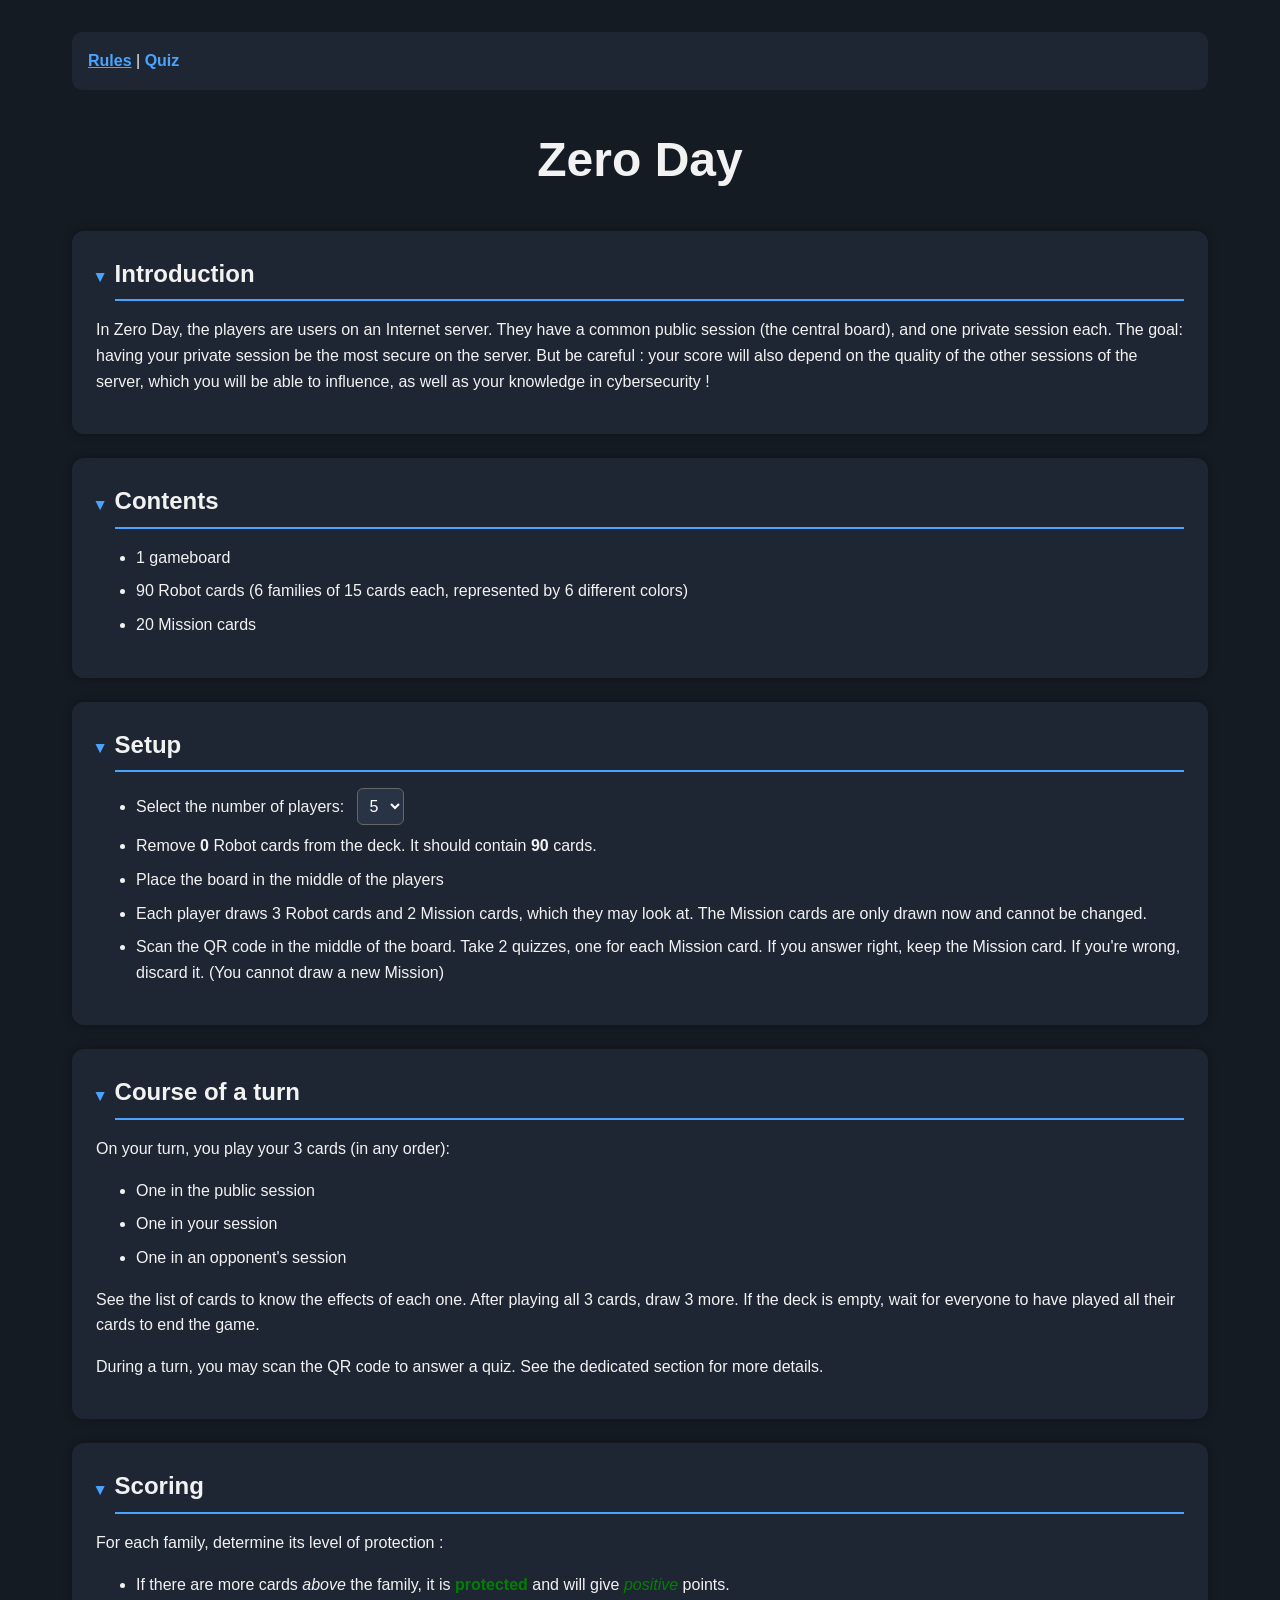
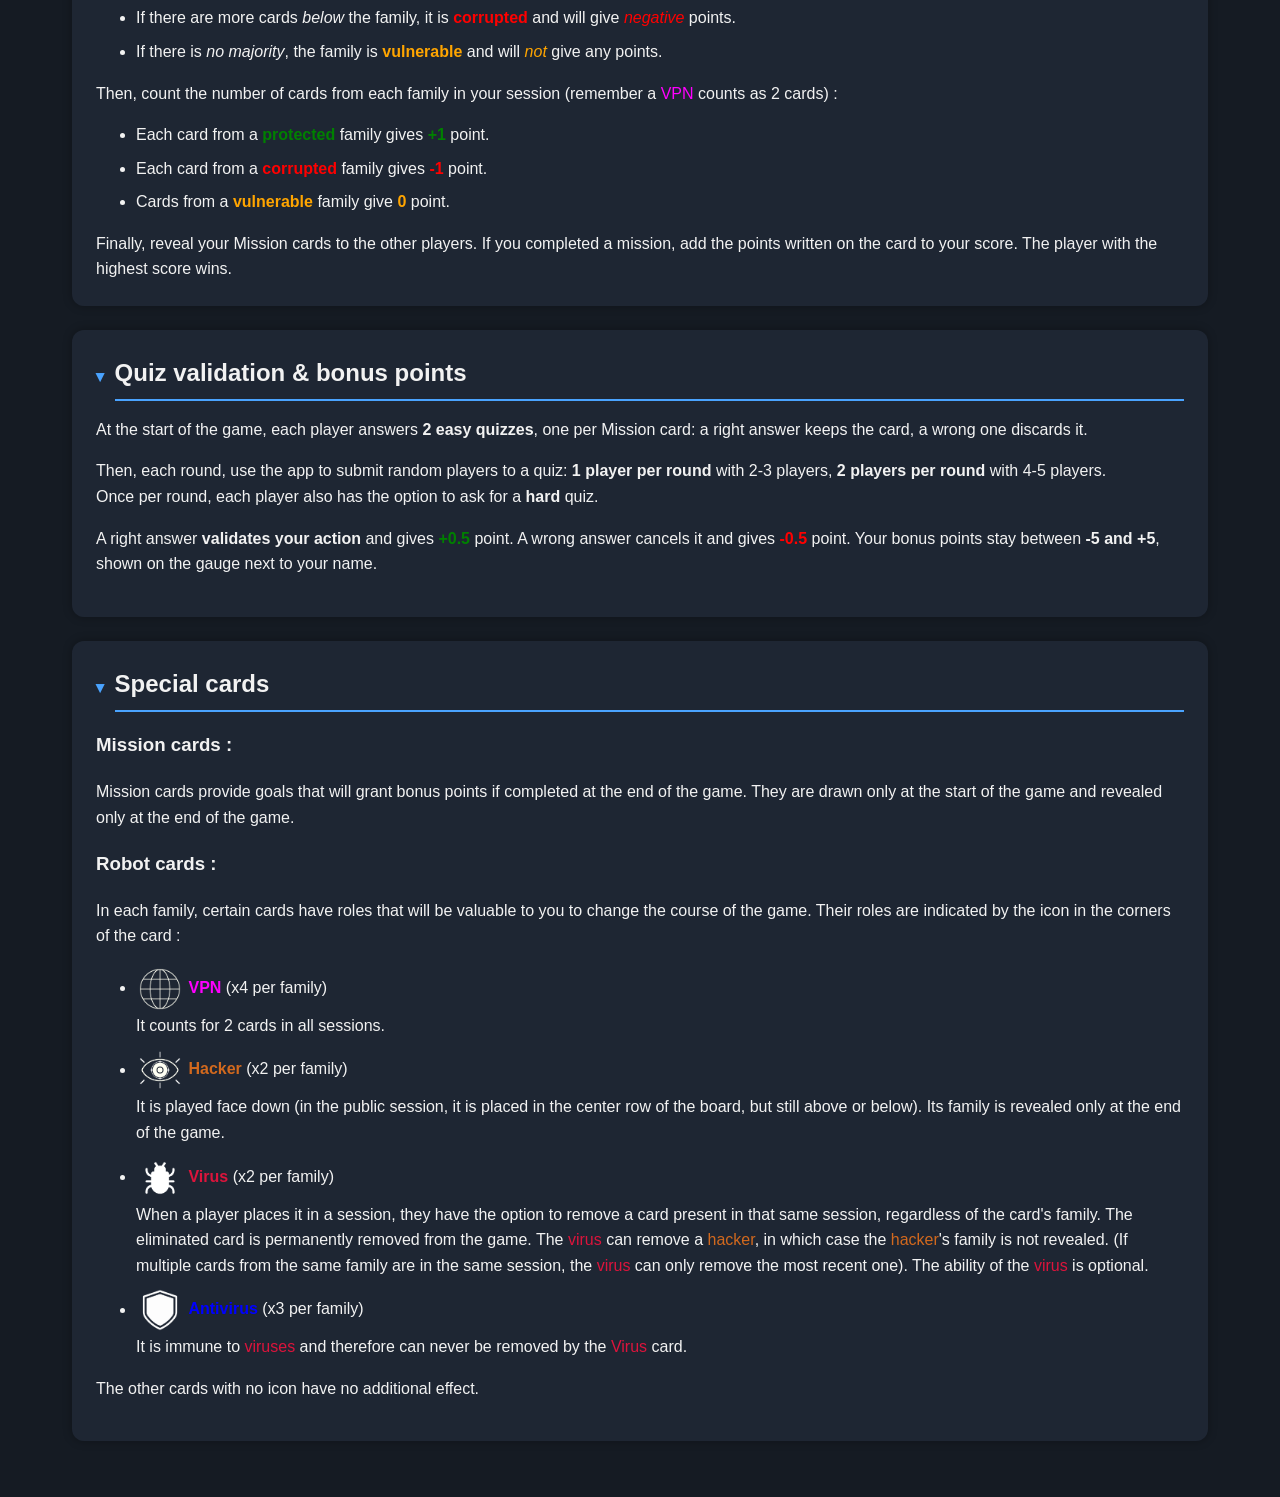
==== index.html @ 58011539 "rules sections can now be collapsed" ====
<!DOCTYPE html>
<html lang="en">

<head>
    <meta charset="UTF-8">
    <meta name="viewport" content="width=device-width, initial-scale=1.0">

    <title>Zero Day - Rules</title>

    <link rel="stylesheet" href="./style.css">
    <script src="./index.js" defer></script>

</head>

<body>

    <nav>
        <a><u>Rules</u></a> |
        <a href="./quiz.html">Quiz</a>
    </nav>

    <h1>Zero Day</h1>

    <details class="card" open>
        <summary><h2>Introduction</h2></summary>
        <p>In Zero Day, the players are users on an Internet server. They have a common public
        session (the central board), and one private session each. The goal: having your private
        session be the most secure on the server. But be careful : your score will also depend
        on the quality of the other sessions of the server, which you
        will be able to influence, as well as your knowledge in cybersecurity !</p>
    </details>

    <details class="card" open>
        <summary><h2>Contents</h2></summary>

        <ul>
            <li>1 gameboard</li>
            <li>90 Robot cards (6 families of 15 cards each, represented by 6 different colors)</li>
            <li>20 Mission cards</li>
        </ul>
    </details>

    <details class="card" open>
        <summary><h2>Setup</h2></summary>

        <ul>
            <li>
                <label for="players"> Select the number of players:</label>
                <select id="players">
                    <option value="5">5</option>
                    <option value="4">4</option>
                    <option value="3">3</option>
                    <option value="2">2</option>
                </select>
            </li>
            <li>
                Remove <strong id="removed-cards">0</strong> Robot cards from the deck.
                It should contain
                <strong id="remaining-cards">90</strong> cards.
            </li>
            <li>Place the board in the middle of the players</li>
            <li>
                Each player draws 3 Robot cards and 2 Mission cards, which they may look at.
                The Mission cards are only drawn now and cannot be changed.
            </li>
            <li>
                Scan the QR code in the middle of the board. Take 2 quizzes, one for each Mission card.
                If you answer right, keep the Mission card.
                If you're wrong, discard it. (You cannot draw a new Mission)
            </li>
        </ul>
    </details>

    <details class="card" open>

        <summary><h2>Course of a turn</h2></summary>

        On your turn, you play your 3 cards (in any order):

        <ul>
            <li>One in the public session</li>
            <li>One in your session</li>
            <li>One in an opponent's session</li>
        </ul>
        <p>
            See the list of cards to know the effects of each one.
            After playing all 3 cards, draw 3 more.
            If the deck is empty, wait for everyone to have played all their cards to end the game.
        </p>
        <p>
            During a turn, you may scan the QR code to answer a quiz. 
            See the dedicated section for more details.
        </p>
    </details>

    <details class="card" open>

        <summary><h2>Scoring</h2></summary>

        For each family, determine its level of protection :

        <ul>
            <li>
                If there are more cards <em>above</em> the family,
                it is <strong class="protected">protected</strong>
                and will give
                <em class="protected">positive</em> points.
            </li>
            <li>
                If there are more cards <em>below</em> the family,
                it is <strong class="corrupted">corrupted</strong>
                and will give
                <em class="corrupted">negative</em> points.
            </li>
            <li>
                If there is <em>no majority</em>,
                the family is <strong class="vulnerable">vulnerable</strong>
                and will <em class="vulnerable">not</em> give any points.
            </li>
        </ul>

        Then, count the number of cards from each family in your session
        (remember a <span class="vpn">VPN</span> counts as 2 cards) :

        <ul>
            <li>
                Each card from a
                <strong class="protected">protected</strong>
                family gives
                <strong class="protected">+1</strong> point.
            </li>

            <li>
                Each card from a
                <strong class="corrupted">corrupted</strong>
                family gives
                <strong class="corrupted">-1</strong> point.
            </li>

            <li>
                Cards from a
                <strong class="vulnerable">vulnerable</strong>
                family give
                <strong class="vulnerable">0</strong> point.
            </li>
        </ul>

        Finally, reveal your Mission cards to the other players.
        If you completed a mission, add the points written on the card to your score.
        The player with the highest score wins.

    </details>

    <details class="card" open>
        <summary><h2>Quiz validation & bonus points</h2></summary>
        <p>
            At the start of the game, each player answers <strong>2 easy quizzes</strong>, one per Mission card:
            a right answer keeps the card, a wrong one discards it.
        </p>
        <p>
            Then, each round, use the app to submit random players to a quiz: <strong>1 player per round</strong> with 2-3 players,
            <strong>2 players per round</strong> with 4-5 players. <br> 
            Once per round, each player also has the option to ask for a <strong>hard</strong> quiz.
        </p>
        <p>
            A right answer <strong>validates your action</strong> and gives <strong class="protected">+0.5</strong> point.
            A wrong answer cancels it and gives <strong class="corrupted">-0.5</strong> point.
            Your bonus points stay between <strong>-5 and +5</strong>, shown on the gauge next to your name.
        </p>
    </details>

    <details class="card" open>

        <summary><h2>Special cards</h2></summary>

        <h3>Mission cards :</h3>
        <p>
            Mission cards provide goals that will grant bonus points if completed at the end of the game.
            They are drawn only at the start of the game and revealed only at the end of the game.
        </p>

        <h3>Robot cards :</h3>
        <p>
            In each family, certain cards have roles that will be valuable to you to change the course of the game.
            Their roles are indicated by the icon in the corners of the card :
        </p>

        <ul class="role-icons">
            <li>
                <img src="./assets/vpn.png">
                <strong class="vpn">VPN</strong> (x4 per family) <br>
                It counts for 2 cards in all sessions.
            </li>
            <li>
                <img src="./assets/hacker.png">
                <strong class="hacker">Hacker</strong> (x2 per family) <br>
                It is played face down (in the public session, it is placed in the center row of the board, but still above or below).
                Its family is revealed only at the end of the game.
            </li>
            <li>
                <img src="./assets/virus.png">
                <strong class="virus">Virus</strong> (x2 per family) <br>
                When a player places it in a session,
                they have the option to remove a card present in that same session,
                regardless of the card's family.

                The eliminated card is permanently removed from the game.

                The <span class="virus">virus</span>
                can remove a <span class="hacker">hacker</span>,
                in which case the <span class="hacker">hacker</span>'s family is not revealed.

                (If multiple cards from the same family are in the same session,
                the <span class="virus">virus</span> can only remove the most recent one).

                The ability of the <span class="virus">virus</span> is optional.
            </li>
            <li>
                <img src="./assets/antivirus.png">
                <strong class="antivirus">Antivirus</strong> (x3 per family) <br>
                It is immune to <span class="virus">viruses</span>
                and therefore can never be removed 
                by the <span class="virus">Virus</span> card.
            </li>

        </ul>

        <p>
            The other cards with no icon have no additional effect.
        </p>

    </details>

</body>

</html>
---- style.css ----
:root {
    --bg-color: #151b23;
    --card-color: #1e2633;
    --text-color: #f2f2f2;
    --accent-color: #4aa3ff;

    --success: #2ecc71;
    --danger: #e74c3c;
    --warning: #f39c12;
}

* {
    box-sizing: border-box;
}

body {
    margin: 0;
    padding: 2rem;
    background-color: var(--bg-color);
    color: var(--text-color);

    font-family: Arial, Helvetica, sans-serif;
    line-height: 1.6;

    max-width: 1200px;
    margin-left: auto;
    margin-right: auto;
}

h1 {
    text-align: center;
    font-size: 3rem;
    margin-bottom: 2rem;
}

h2 {
    border-bottom: 2px solid var(--accent-color);
    padding-bottom: .4rem;
}

a {
    color: var(--accent-color);
    text-decoration: none;
}

a:hover {
    text-decoration: underline;
}

nav {
    background-color: var(--card-color);
    border-radius: 10px;
    padding: 1rem;
    margin-bottom: 2rem;
}

nav a {
    font-weight: bold;
}

section,
div {
    margin-bottom: 1rem;
}

ul li {
    margin-bottom: .5rem;
}

.role-icons img {
    width: 3em;
    height: 3em;
    object-fit: contain;
    vertical-align: middle;
}

.card {
    background-color: var(--card-color);
    padding: 1.5rem;
    border-radius: 12px;
    box-shadow: 0 0 10px rgba(0,0,0,.3);
    margin-bottom: 1.5rem;
}

.card > summary {
    display: flex;
    align-items: center;
    gap: .6rem;
    cursor: pointer;
    list-style: none;
    margin-bottom: 1rem;
}

.card > summary::-webkit-details-marker {
    display: none;
}

.card > summary::before {
    content: "▶";
    color: var(--accent-color);
    font-size: .75em;
    transition: transform .2s ease;
}

.card[open] > summary::before {
    transform: rotate(90deg);
}

.card > summary h2 {
    flex: 1;
    margin: 0;
}

.card > summary:focus-visible {
    outline: 2px solid var(--accent-color);
    outline-offset: 4px;
}

.protected {
    color:green;
}
.corrupted {
    color:red;
}
.vulnerable {
    color:orange;
}

.vpn {
    color:magenta;
}
.hacker {
    color:chocolate;
}
.virus {
    color:crimson;
}
.antivirus {
    color:blue;
}

select {
    padding: 0.5rem;
    border-radius: 6px;
    border: 1px solid #666;

    background-color: #283445;
    color: white;

    font-size: 1rem;
    margin-left: 0.5rem;
}
.goal {
    border-left: 4px solid var(--accent-color);
}
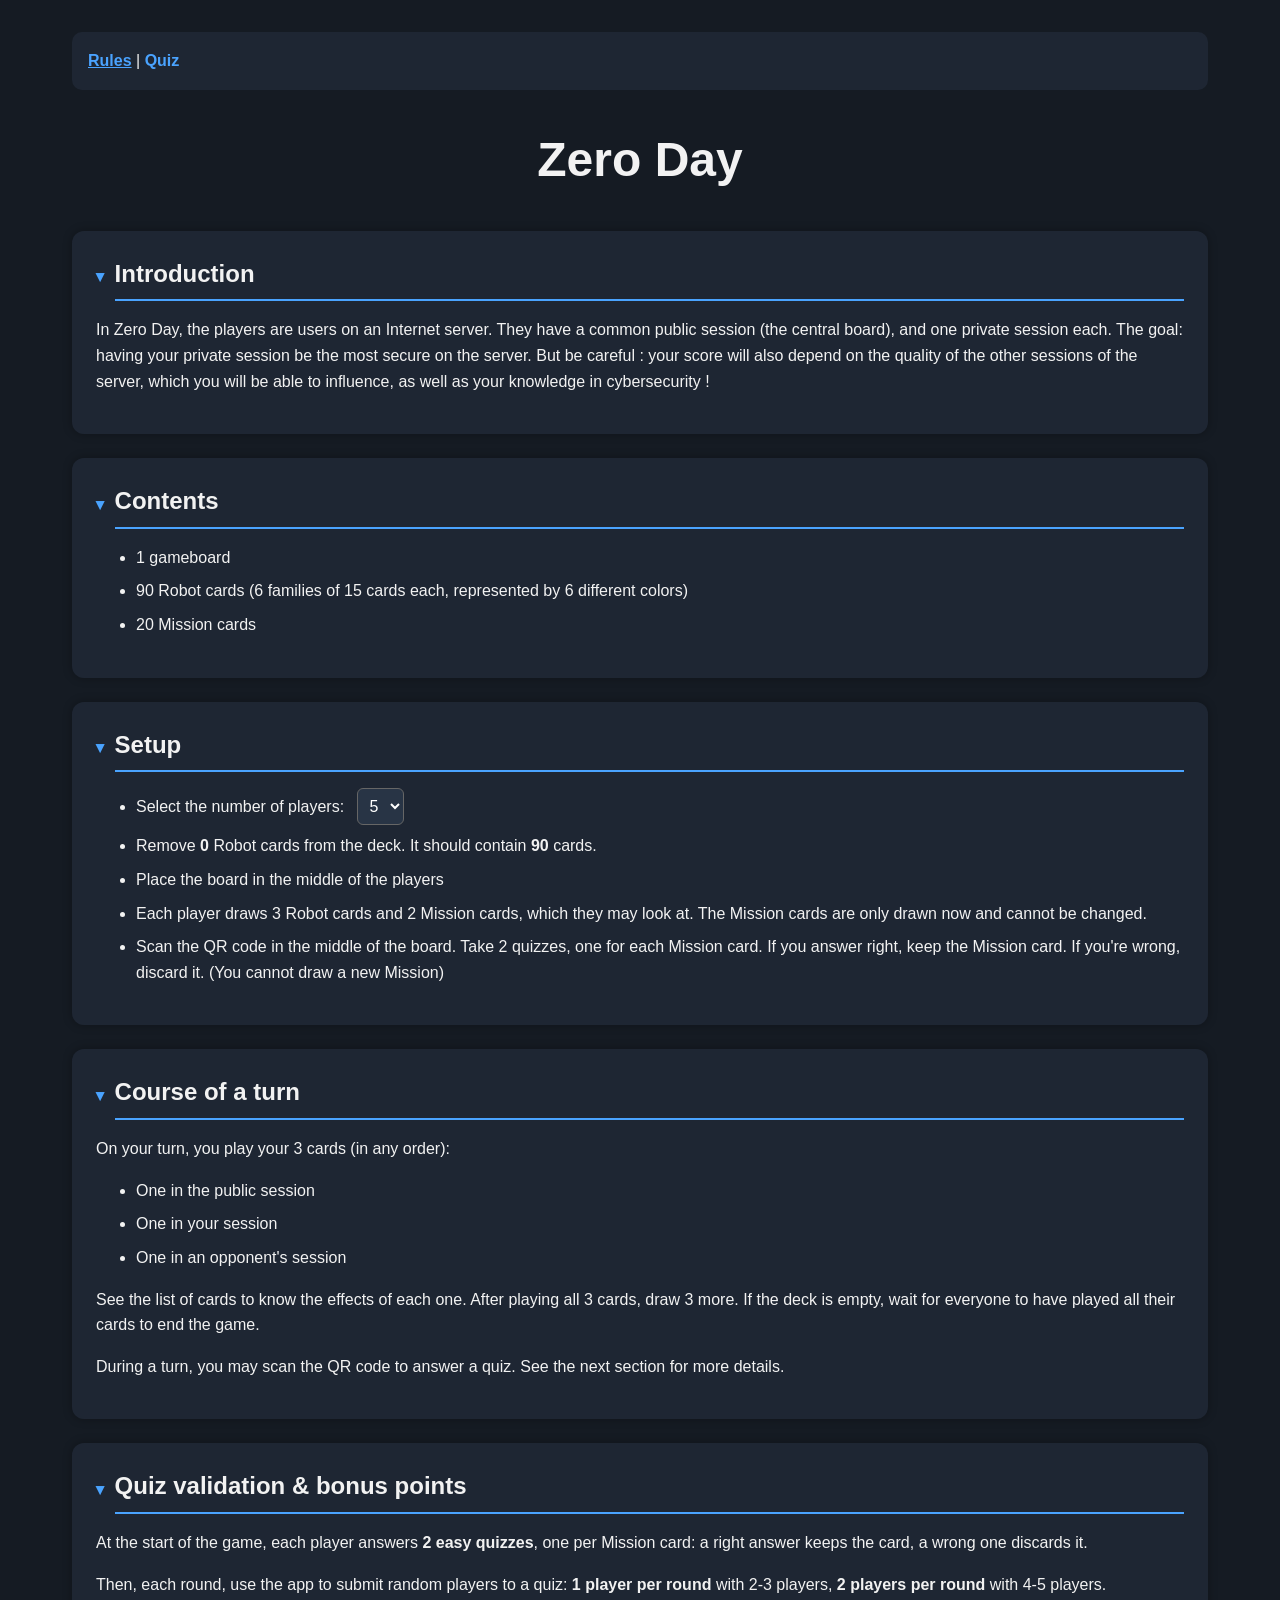
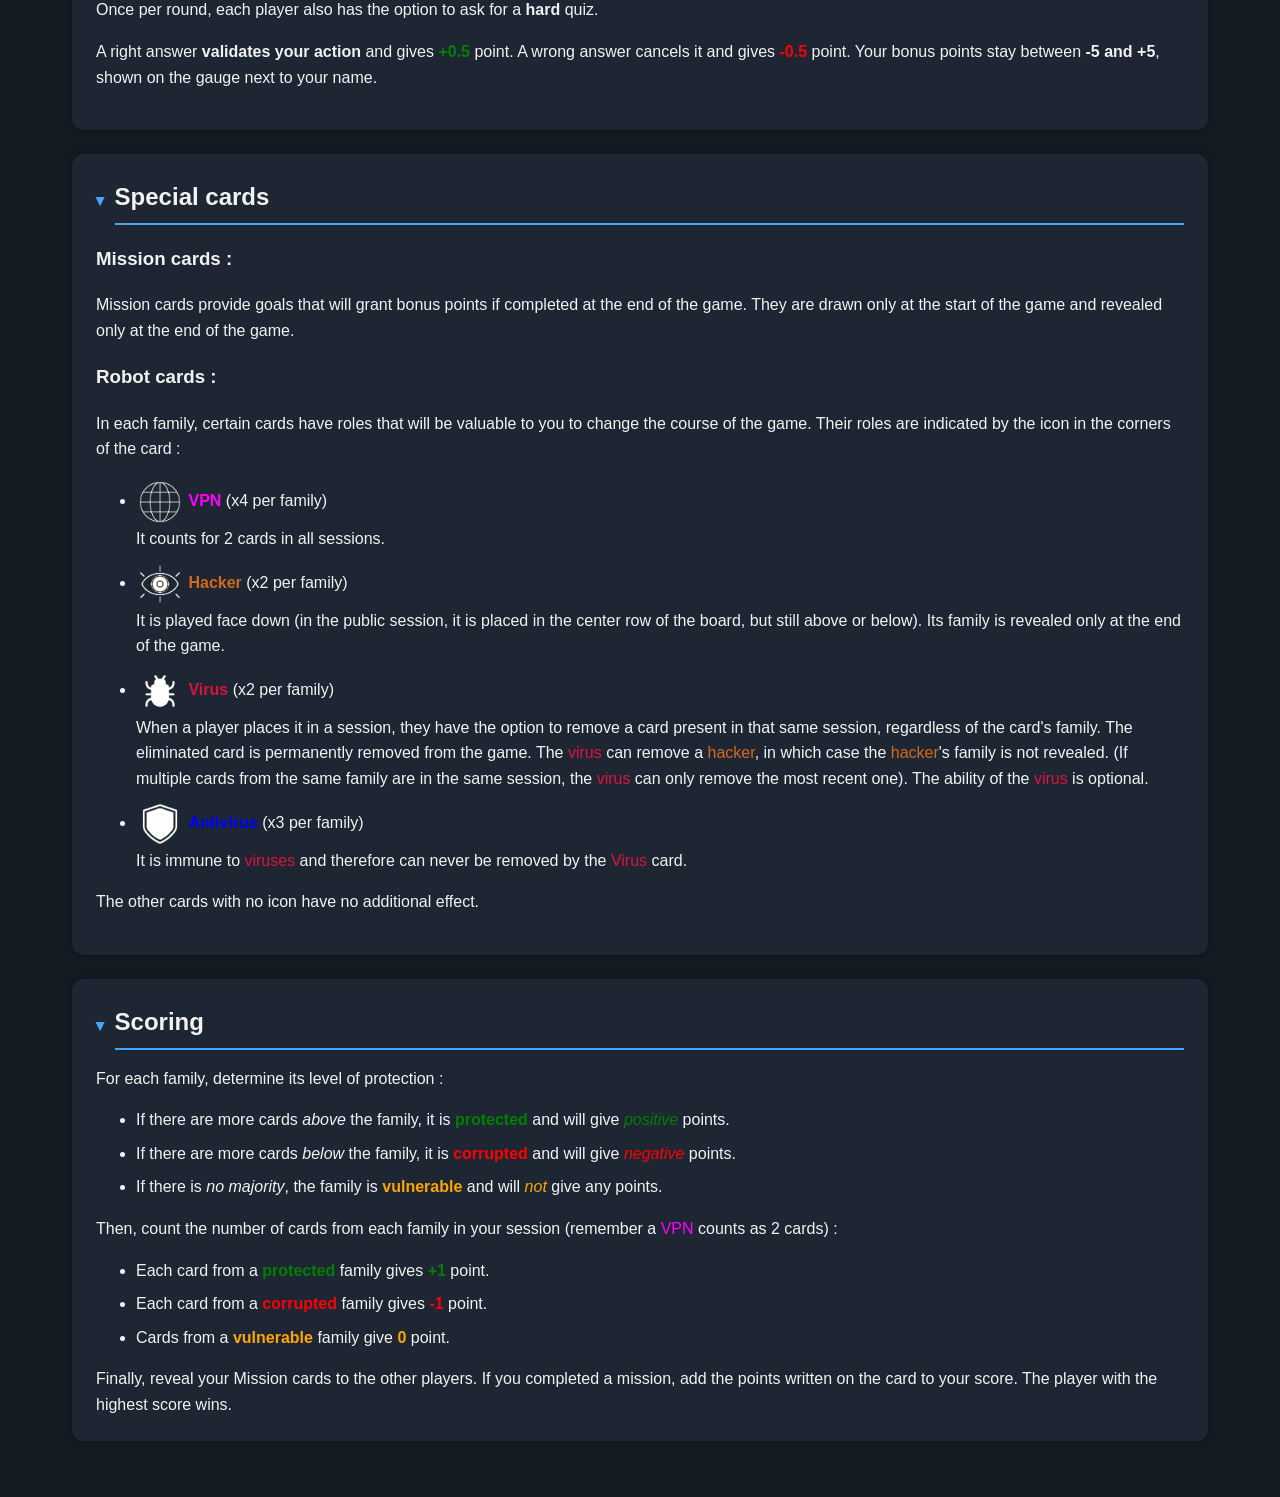
==== commit c9d47934: "moved Scoring section to the end of the rules" ====
--- a/index.html
+++ b/index.html
@@ -89,66 +89,8 @@
         </p>
         <p>
             During a turn, you may scan the QR code to answer a quiz. 
-            See the dedicated section for more details.
-        </p>
-    </details>
-
-    <details class="card" open>
-
-        <summary><h2>Scoring</h2></summary>
-
-        For each family, determine its level of protection :
-
-        <ul>
-            <li>
-                If there are more cards <em>above</em> the family,
-                it is <strong class="protected">protected</strong>
-                and will give
-                <em class="protected">positive</em> points.
-            </li>
-            <li>
-                If there are more cards <em>below</em> the family,
-                it is <strong class="corrupted">corrupted</strong>
-                and will give
-                <em class="corrupted">negative</em> points.
-            </li>
-            <li>
-                If there is <em>no majority</em>,
-                the family is <strong class="vulnerable">vulnerable</strong>
-                and will <em class="vulnerable">not</em> give any points.
-            </li>
-        </ul>
-
-        Then, count the number of cards from each family in your session
-        (remember a <span class="vpn">VPN</span> counts as 2 cards) :
-
-        <ul>
-            <li>
-                Each card from a
-                <strong class="protected">protected</strong>
-                family gives
-                <strong class="protected">+1</strong> point.
-            </li>
-
-            <li>
-                Each card from a
-                <strong class="corrupted">corrupted</strong>
-                family gives
-                <strong class="corrupted">-1</strong> point.
-            </li>
-
-            <li>
-                Cards from a
-                <strong class="vulnerable">vulnerable</strong>
-                family give
-                <strong class="vulnerable">0</strong> point.
-            </li>
-        </ul>
-
-        Finally, reveal your Mission cards to the other players.
-        If you completed a mission, add the points written on the card to your score.
-        The player with the highest score wins.
-
+            See the next section for more details.
+        </p>
     </details>
 
     <details class="card" open>
@@ -231,6 +173,64 @@
 
     </details>
 
+    <details class="card" open>
+
+        <summary><h2>Scoring</h2></summary>
+
+        For each family, determine its level of protection :
+
+        <ul>
+            <li>
+                If there are more cards <em>above</em> the family,
+                it is <strong class="protected">protected</strong>
+                and will give
+                <em class="protected">positive</em> points.
+            </li>
+            <li>
+                If there are more cards <em>below</em> the family,
+                it is <strong class="corrupted">corrupted</strong>
+                and will give
+                <em class="corrupted">negative</em> points.
+            </li>
+            <li>
+                If there is <em>no majority</em>,
+                the family is <strong class="vulnerable">vulnerable</strong>
+                and will <em class="vulnerable">not</em> give any points.
+            </li>
+        </ul>
+
+        Then, count the number of cards from each family in your session
+        (remember a <span class="vpn">VPN</span> counts as 2 cards) :
+
+        <ul>
+            <li>
+                Each card from a
+                <strong class="protected">protected</strong>
+                family gives
+                <strong class="protected">+1</strong> point.
+            </li>
+
+            <li>
+                Each card from a
+                <strong class="corrupted">corrupted</strong>
+                family gives
+                <strong class="corrupted">-1</strong> point.
+            </li>
+
+            <li>
+                Cards from a
+                <strong class="vulnerable">vulnerable</strong>
+                family give
+                <strong class="vulnerable">0</strong> point.
+            </li>
+        </ul>
+
+        Finally, reveal your Mission cards to the other players.
+        If you completed a mission, add the points written on the card to your score.
+        The player with the highest score wins.
+
+    </details>
+    
 </body>
 
 </html>
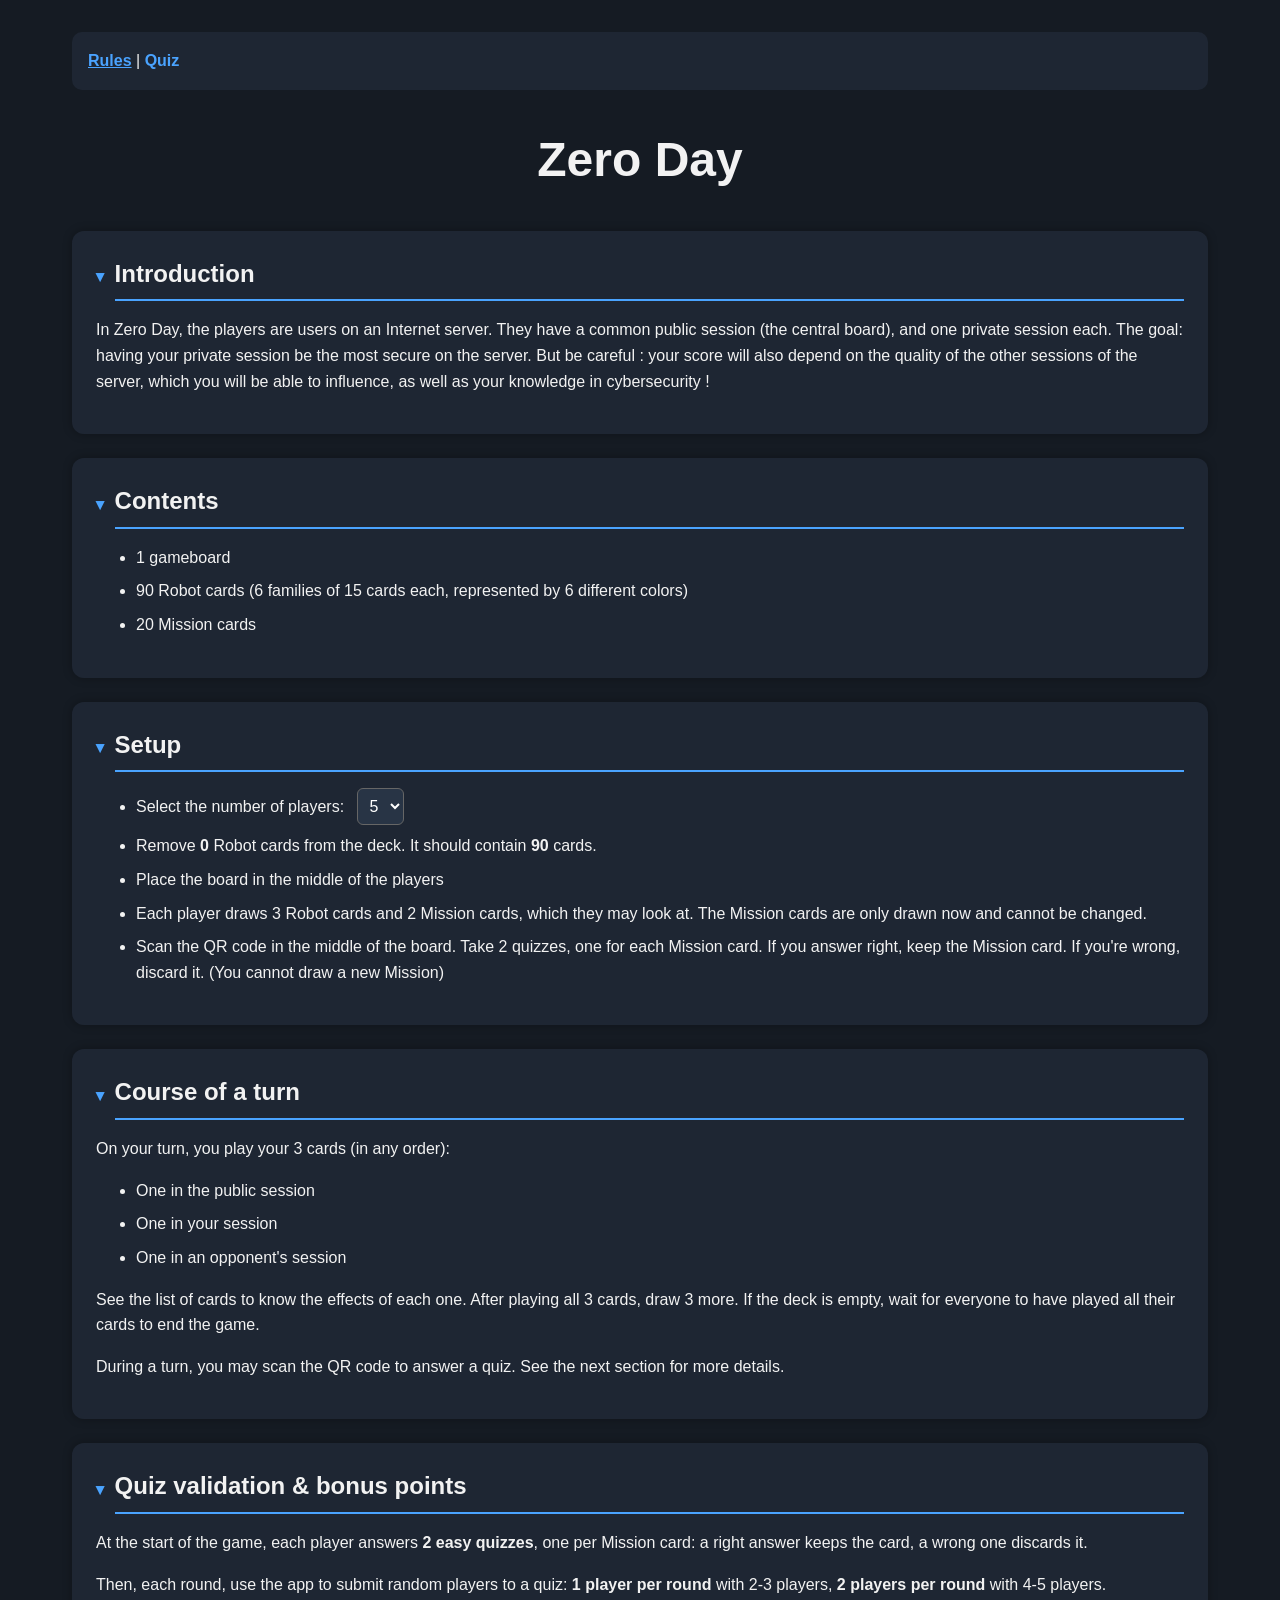
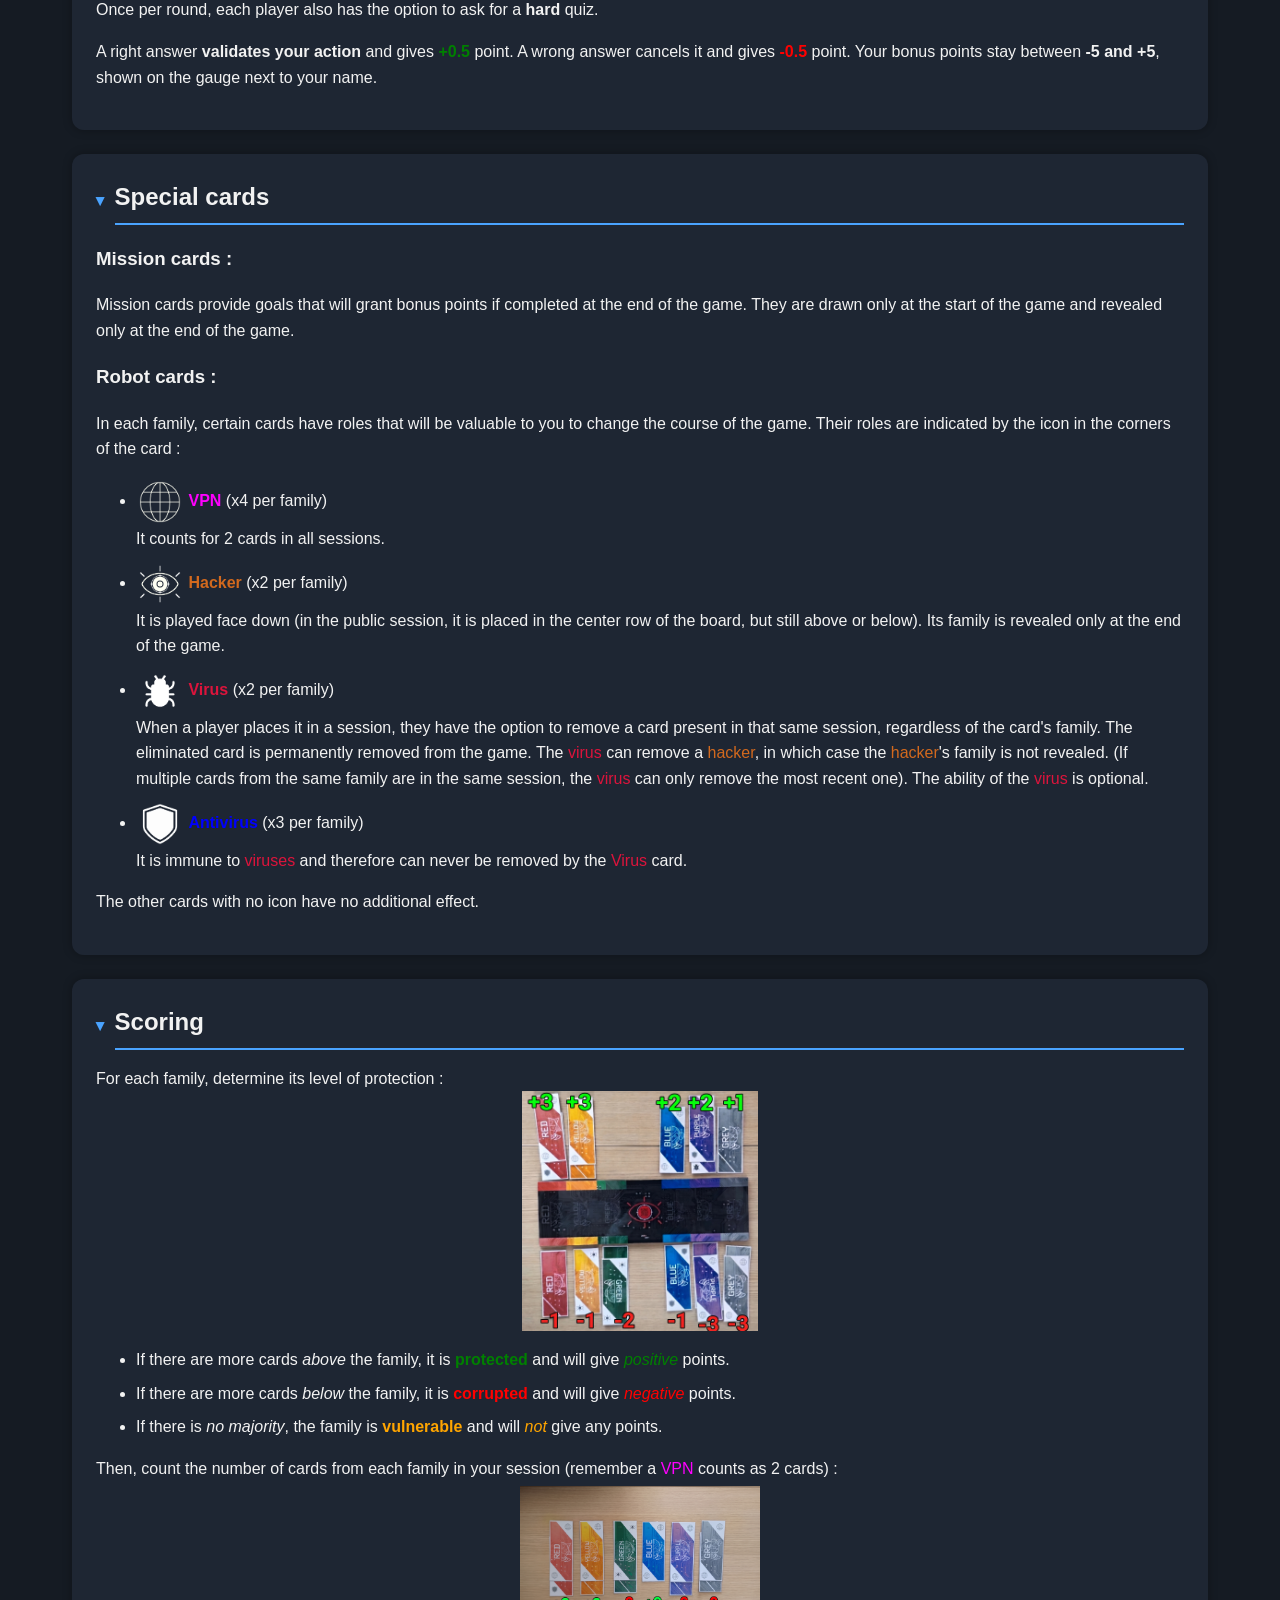
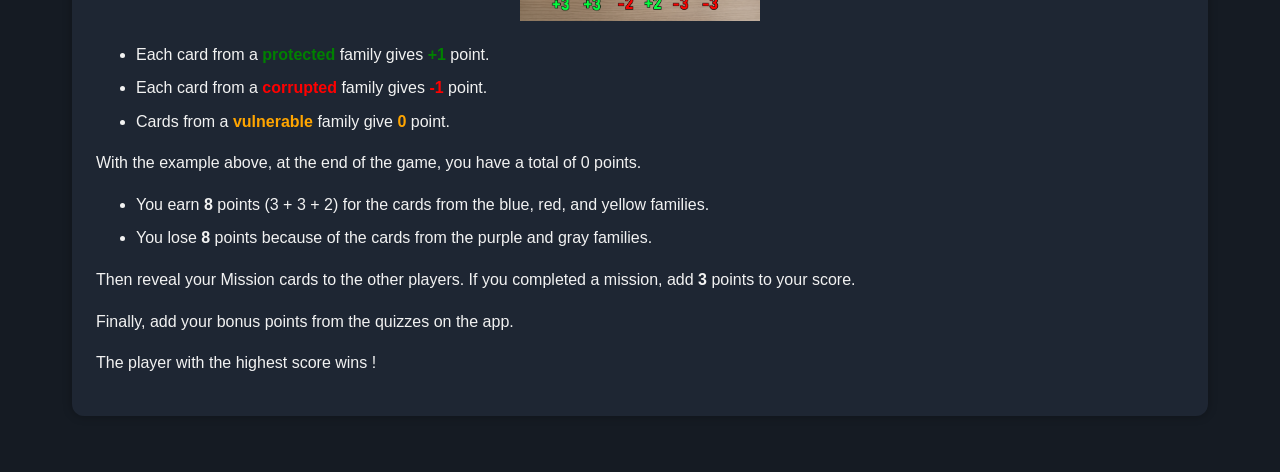
==== commit 4e31291b: "added images for scoring + improved scoring text" ====
--- a/index.html
+++ b/index.html
@@ -47,10 +47,10 @@
             <li>
                 <label for="players"> Select the number of players:</label>
                 <select id="players">
-                    <option value="5">5</option>
-                    <option value="4">4</option>
-                    <option value="3">3</option>
-                    <option value="2">2</option>
+                    <option value="5" data-cards-to-remove="0">5</option>
+                    <option value="4" data-cards-to-remove="6">4</option>
+                    <option value="3" data-cards-to-remove="18">3</option>
+                    <option value="2" data-cards-to-remove="30">2</option>
                 </select>
             </li>
             <li>
@@ -178,6 +178,7 @@
         <summary><h2>Scoring</h2></summary>
 
         For each family, determine its level of protection :
+        <img class="score1" src="./assets/score1.jpg">
 
         <ul>
             <li>
@@ -202,6 +203,7 @@
         Then, count the number of cards from each family in your session
         (remember a <span class="vpn">VPN</span> counts as 2 cards) :
 
+        <img class="score2" src="./assets/score2.jpg">
         <ul>
             <li>
                 Each card from a
@@ -224,10 +226,29 @@
                 <strong class="vulnerable">0</strong> point.
             </li>
         </ul>
-
-        Finally, reveal your Mission cards to the other players.
-        If you completed a mission, add the points written on the card to your score.
-        The player with the highest score wins.
+        <p>
+            With the example above, at the end of the game, you have a total of 0 points.
+            <ul>
+                <li>
+                    You earn <strong>8</strong> points (3 + 3 + 2) 
+                    for the cards from the blue, red, and yellow families.
+                </li>
+                <li>
+                    You lose <strong>8</strong> points 
+                    because of the cards from the purple and gray families.
+                </li>
+            </ul>
+        </p>
+        <p>
+            Then reveal your Mission cards to the other players.
+            If you completed a mission, add <strong>3</strong> points to your score.
+        </p>
+        <p>
+            Finally, add your bonus points from the quizzes on the app.
+        </p>
+        <p>
+            The player with the highest score wins !
+        </p>
 
     </details>
     
--- a/style.css
+++ b/style.css
@@ -72,6 +72,20 @@
     height: 3em;
     object-fit: contain;
     vertical-align: middle;
+}
+.score1 {
+    display: block;
+    width: 15em;
+    height: 15em;
+    margin: 0 auto;
+    object-fit: contain;
+}
+.score2 {
+    display: block;
+    width: 15em;
+    height: 9em;
+    margin: 0 auto;
+    object-fit: contain;
 }
 
 .card {
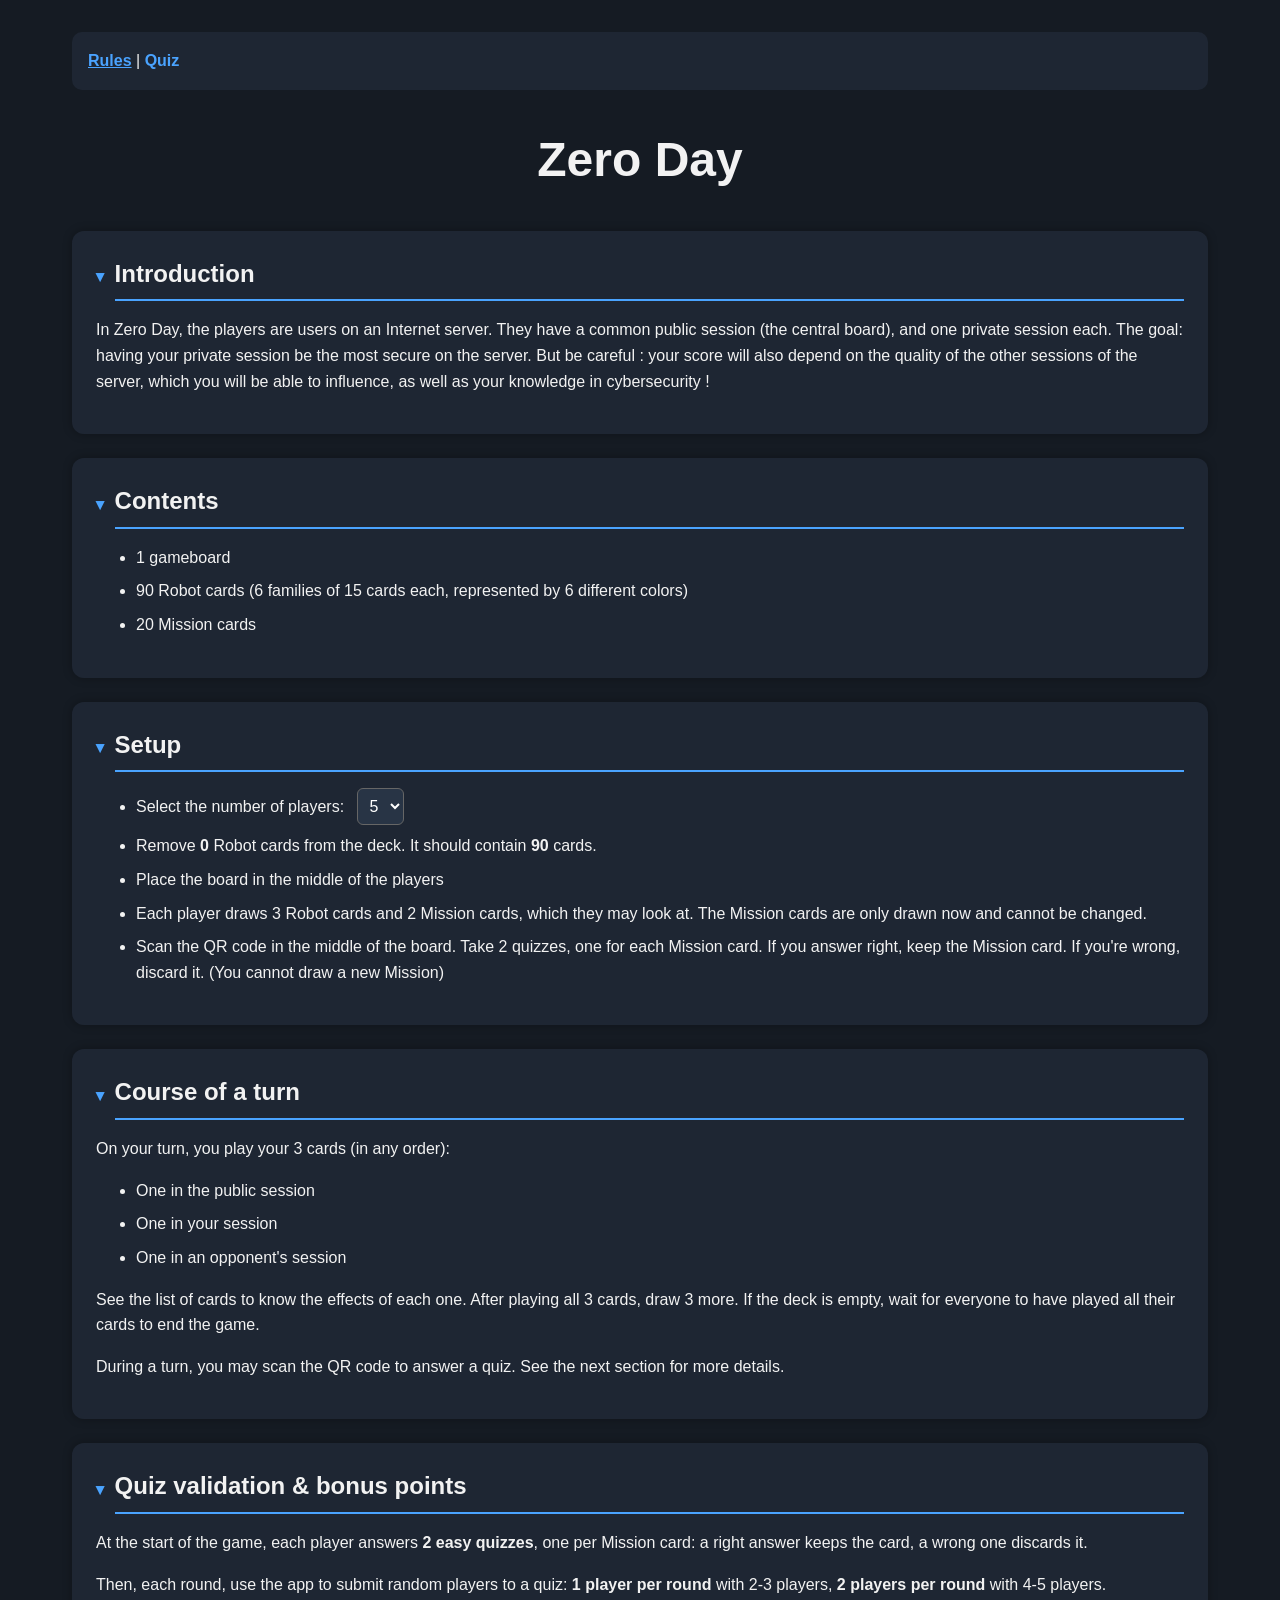
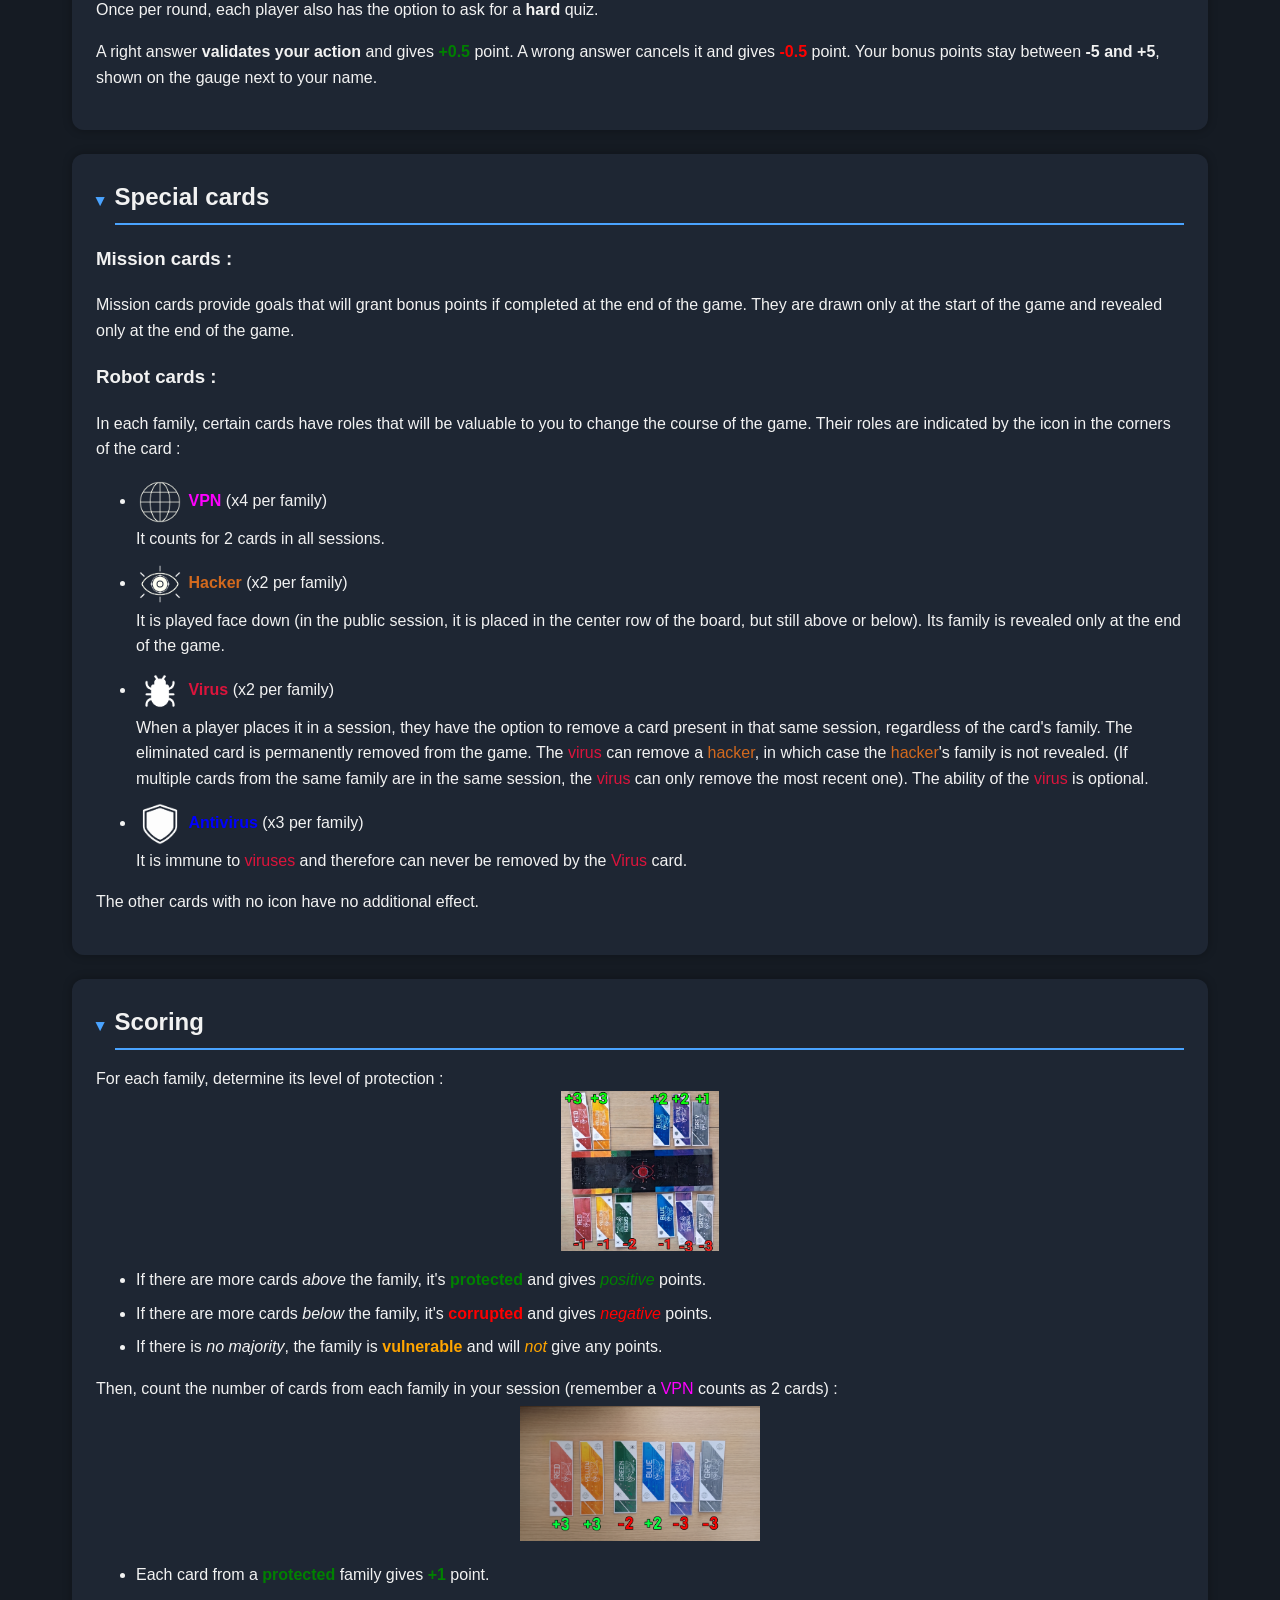
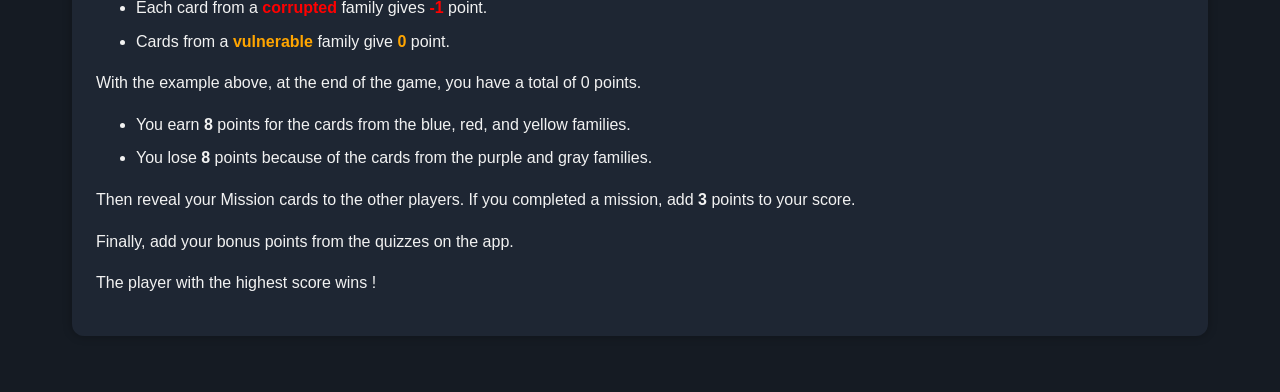
==== commit 6063c06c: "reduced some sizes" ====
--- a/index.html
+++ b/index.html
@@ -183,14 +183,14 @@
         <ul>
             <li>
                 If there are more cards <em>above</em> the family,
-                it is <strong class="protected">protected</strong>
-                and will give
+                it's <strong class="protected">protected</strong>
+                and gives
                 <em class="protected">positive</em> points.
             </li>
             <li>
                 If there are more cards <em>below</em> the family,
-                it is <strong class="corrupted">corrupted</strong>
-                and will give
+                it's <strong class="corrupted">corrupted</strong>
+                and gives
                 <em class="corrupted">negative</em> points.
             </li>
             <li>
@@ -230,7 +230,7 @@
             With the example above, at the end of the game, you have a total of 0 points.
             <ul>
                 <li>
-                    You earn <strong>8</strong> points (3 + 3 + 2) 
+                    You earn <strong>8</strong> points 
                     for the cards from the blue, red, and yellow families.
                 </li>
                 <li>
--- a/style.css
+++ b/style.css
@@ -75,8 +75,8 @@
 }
 .score1 {
     display: block;
-    width: 15em;
-    height: 15em;
+    width: 10em;
+    height: 10em;
     margin: 0 auto;
     object-fit: contain;
 }
@@ -166,4 +166,11 @@
 }
 .goal {
     border-left: 4px solid var(--accent-color);
+}
+
+@media print {
+    .printable-rules .card {
+        break-inside: avoid;
+        page-break-inside: avoid;
+    }
 }
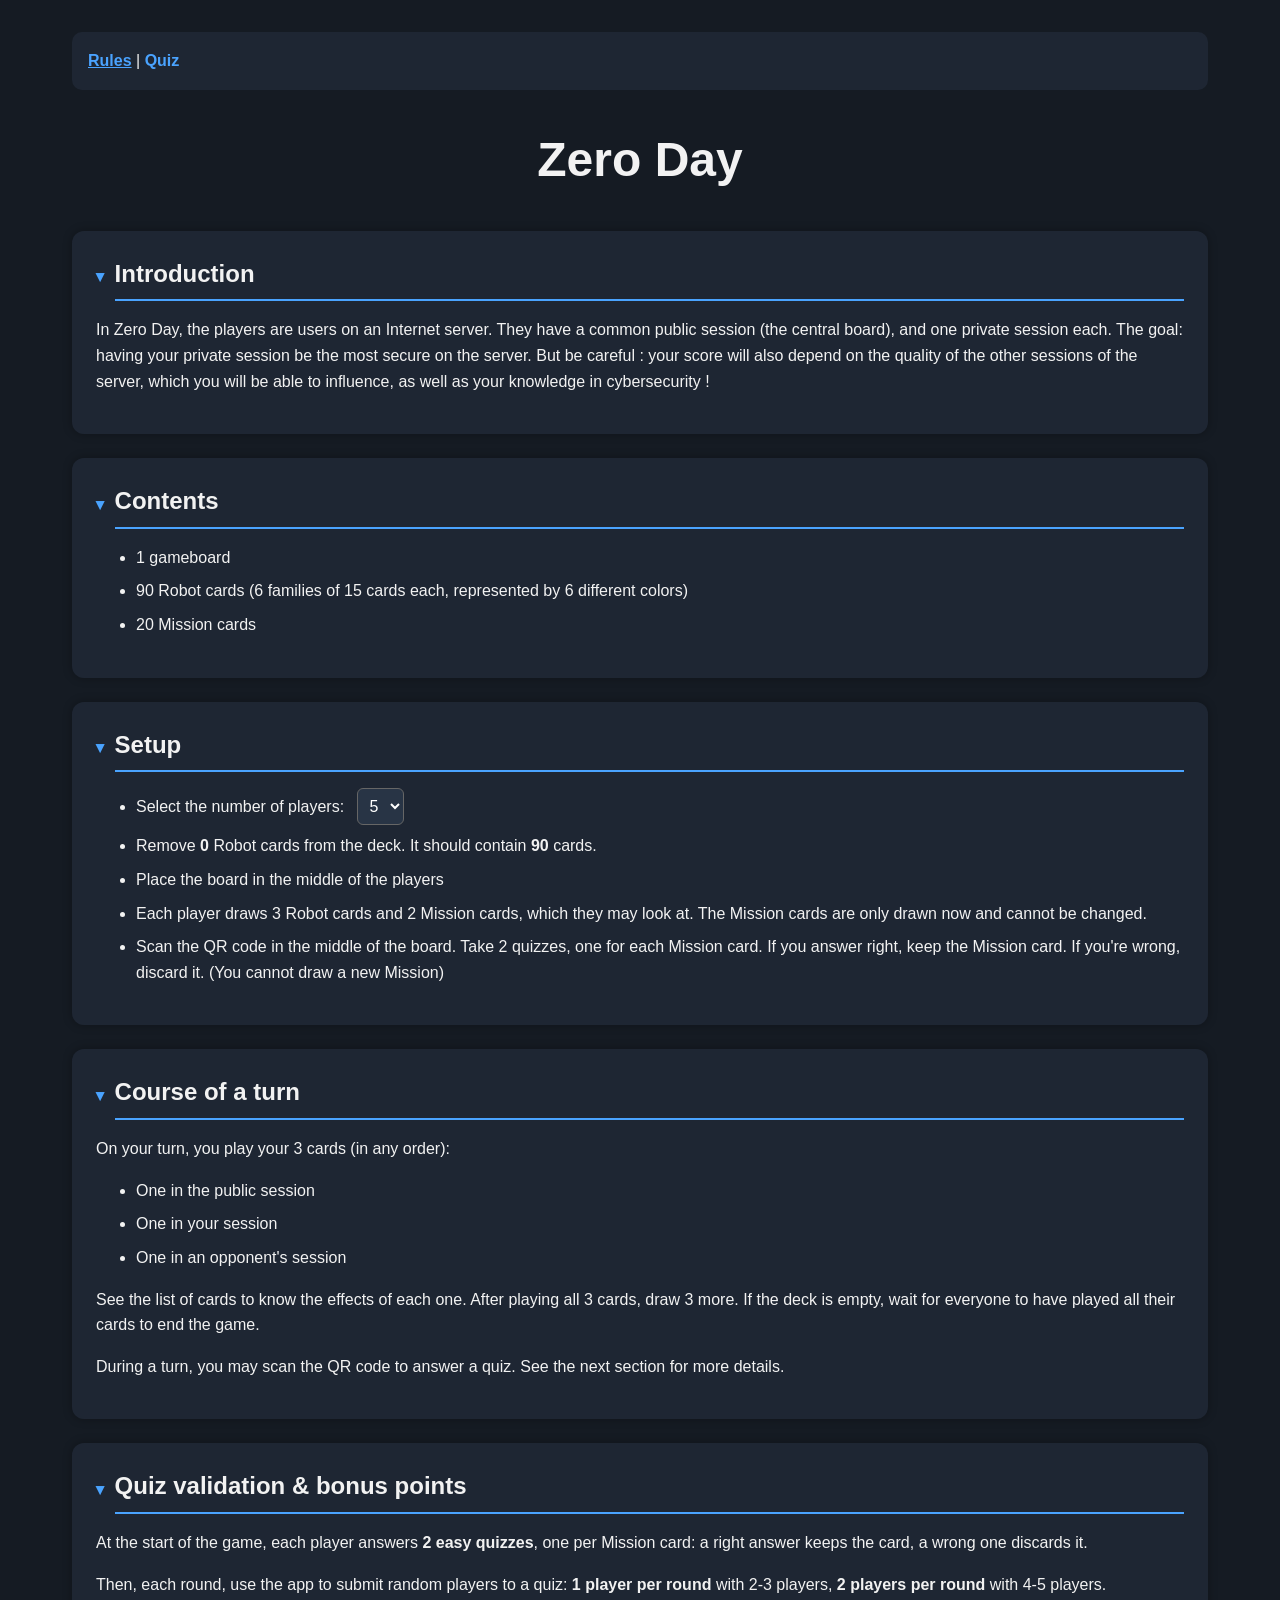
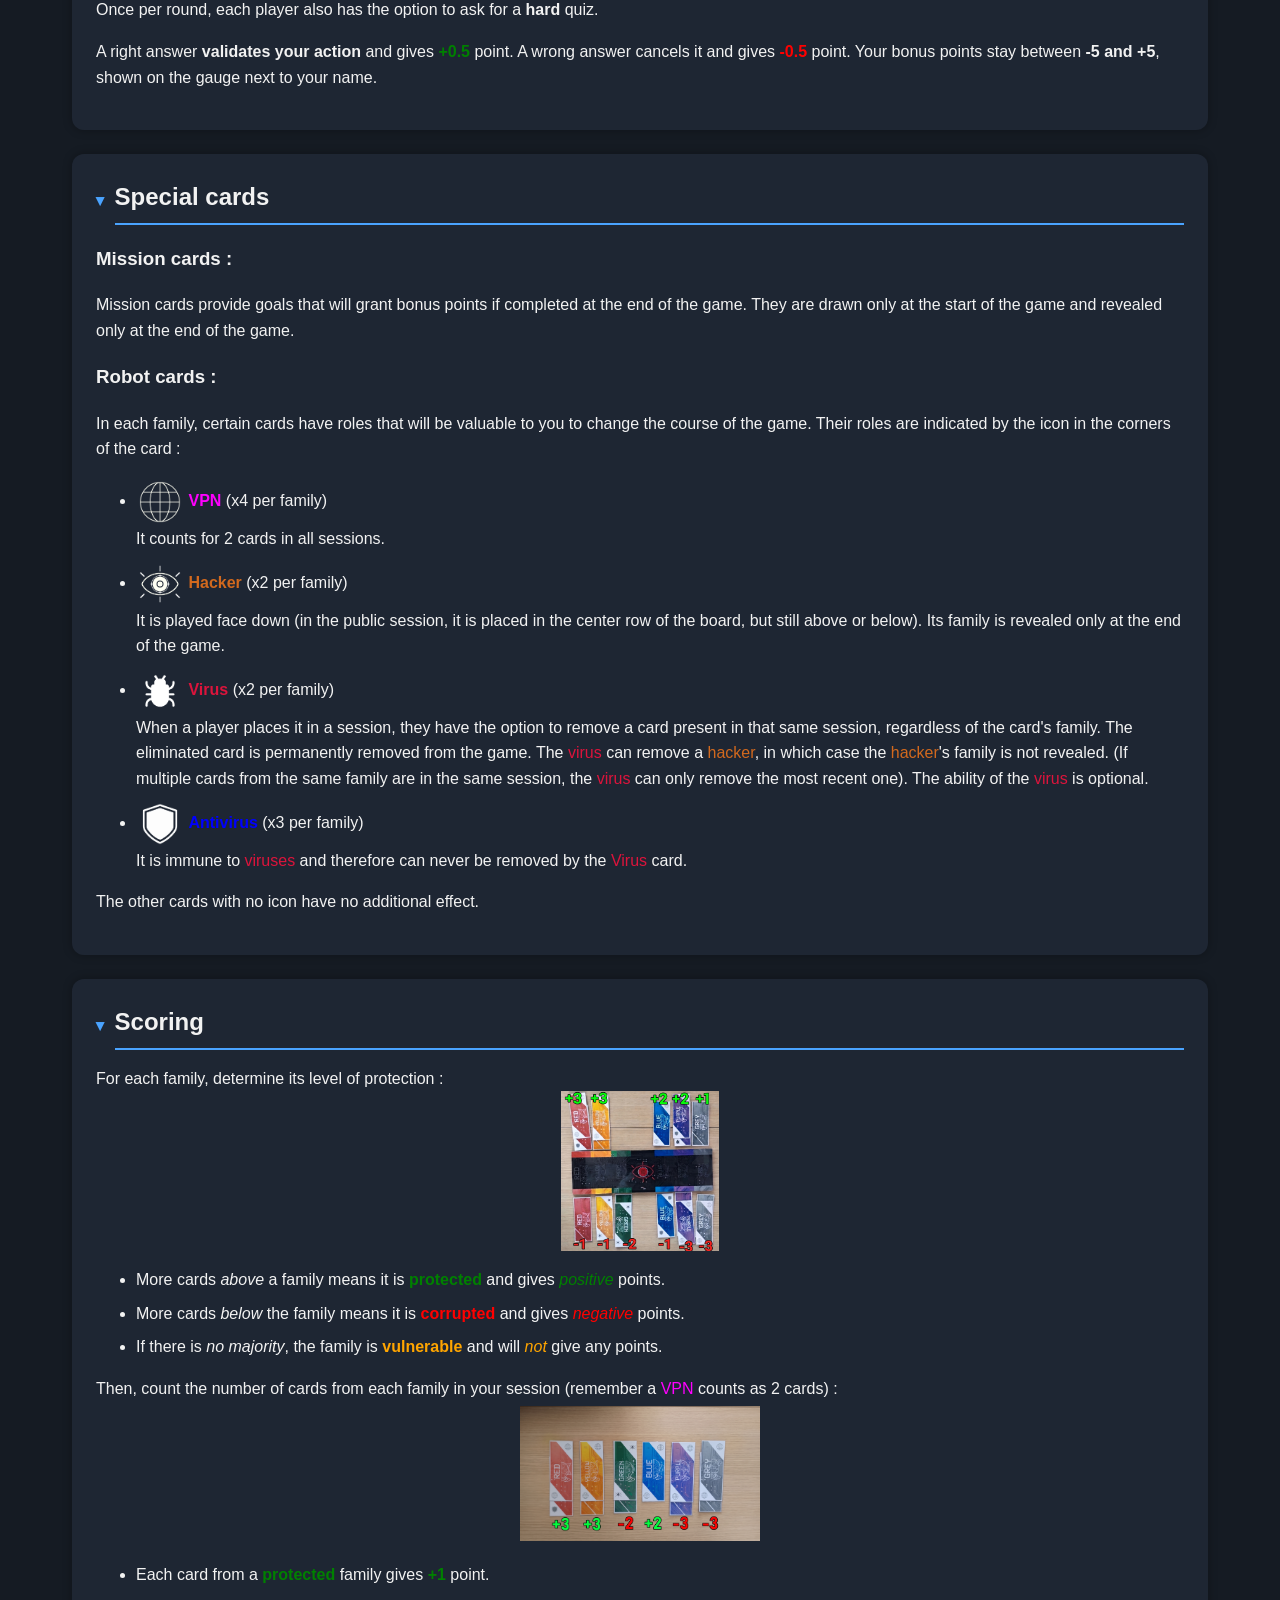
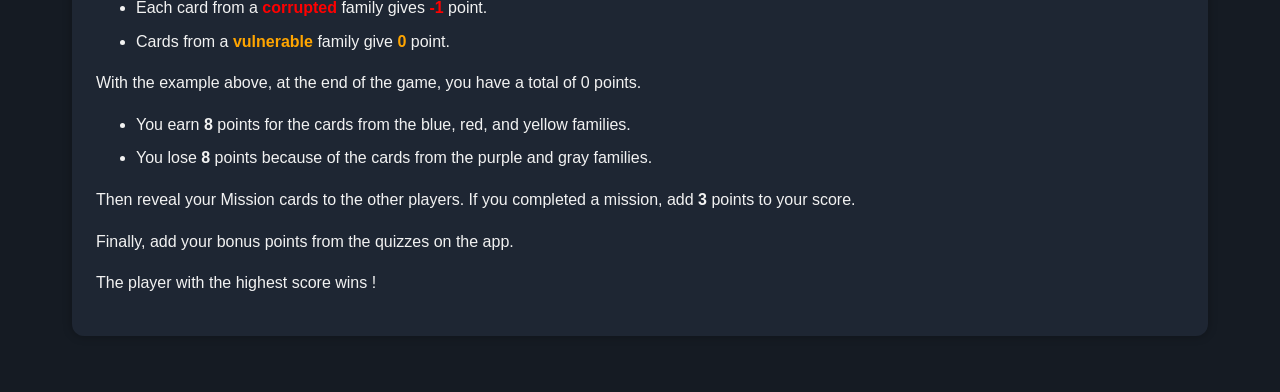
==== commit 7303a1b6: "reduced sizes again" ====
--- a/index.html
+++ b/index.html
@@ -182,14 +182,14 @@
 
         <ul>
             <li>
-                If there are more cards <em>above</em> the family,
-                it's <strong class="protected">protected</strong>
+                More cards <em>above</em> a family means
+                it is <strong class="protected">protected</strong>
                 and gives
                 <em class="protected">positive</em> points.
             </li>
             <li>
-                If there are more cards <em>below</em> the family,
-                it's <strong class="corrupted">corrupted</strong>
+                More cards <em>below</em> the family means
+                it is <strong class="corrupted">corrupted</strong>
                 and gives
                 <em class="corrupted">negative</em> points.
             </li>
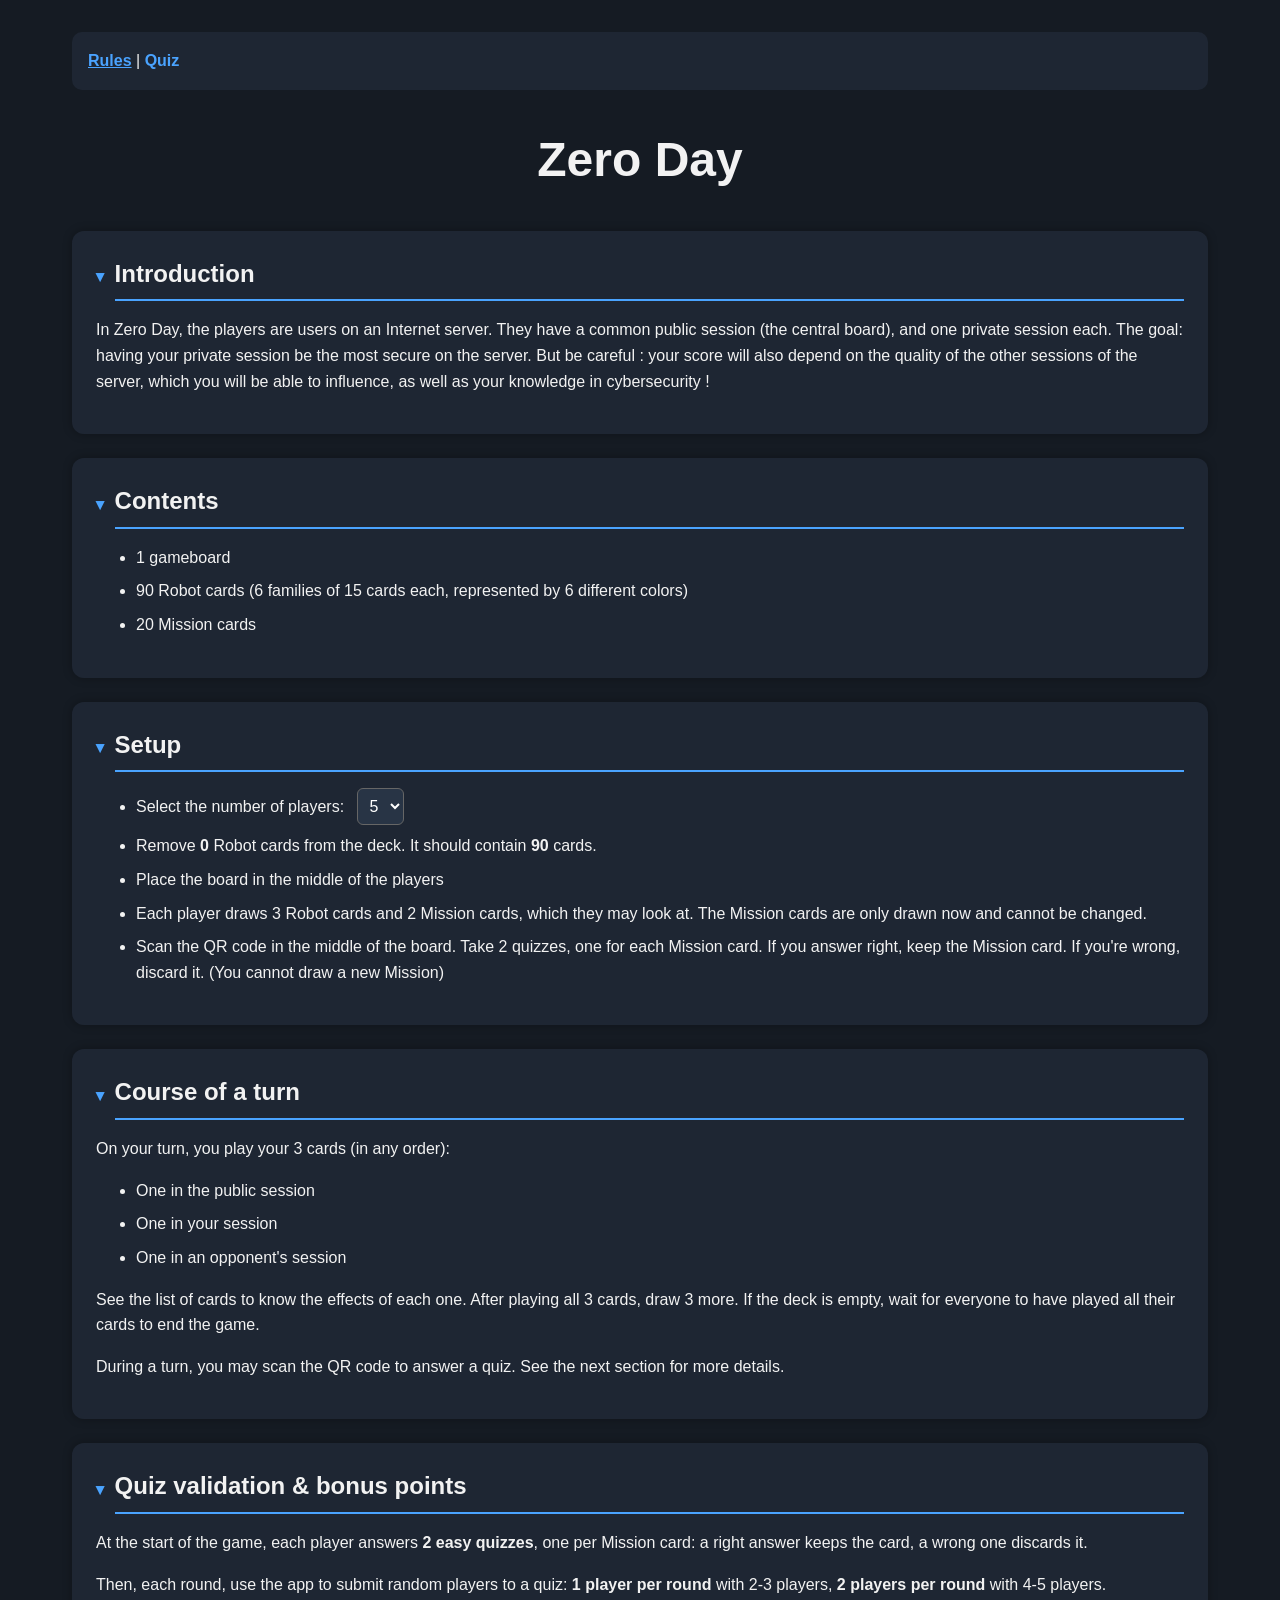
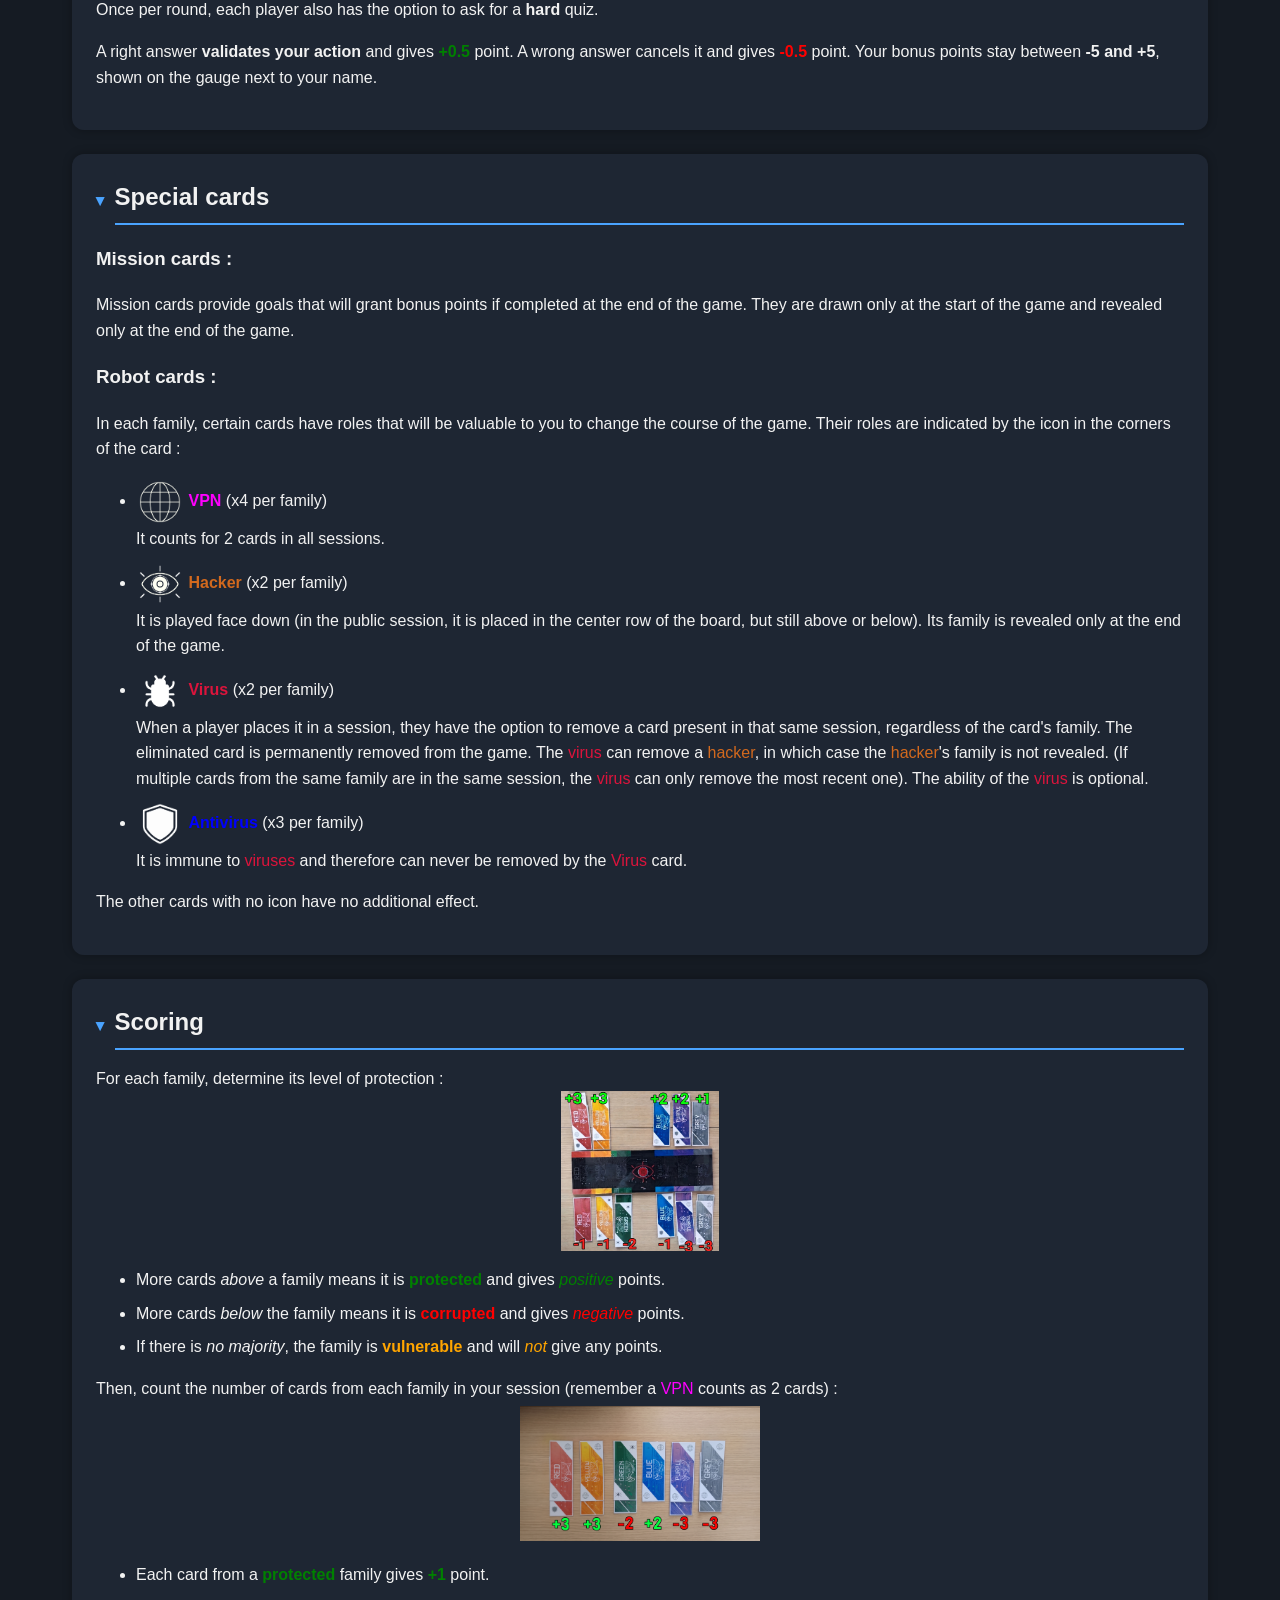
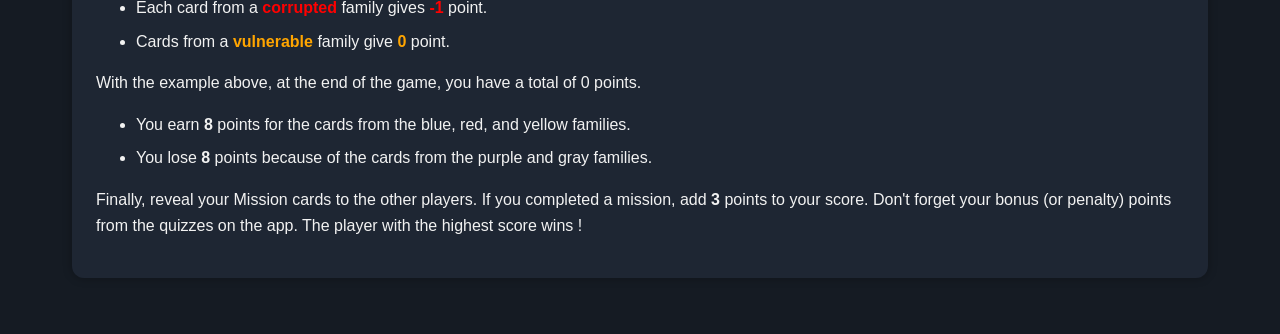
==== commit ec9614a8: "reduced size again" ====
--- a/index.html
+++ b/index.html
@@ -240,14 +240,11 @@
             </ul>
         </p>
         <p>
-            Then reveal your Mission cards to the other players.
+            Finally, reveal your Mission cards to the other players.
             If you completed a mission, add <strong>3</strong> points to your score.
-        </p>
-        <p>
-            Finally, add your bonus points from the quizzes on the app.
-        </p>
-        <p>
+            Don't forget your bonus (or penalty) points from the quizzes on the app.
             The player with the highest score wins !
+
         </p>
 
     </details>
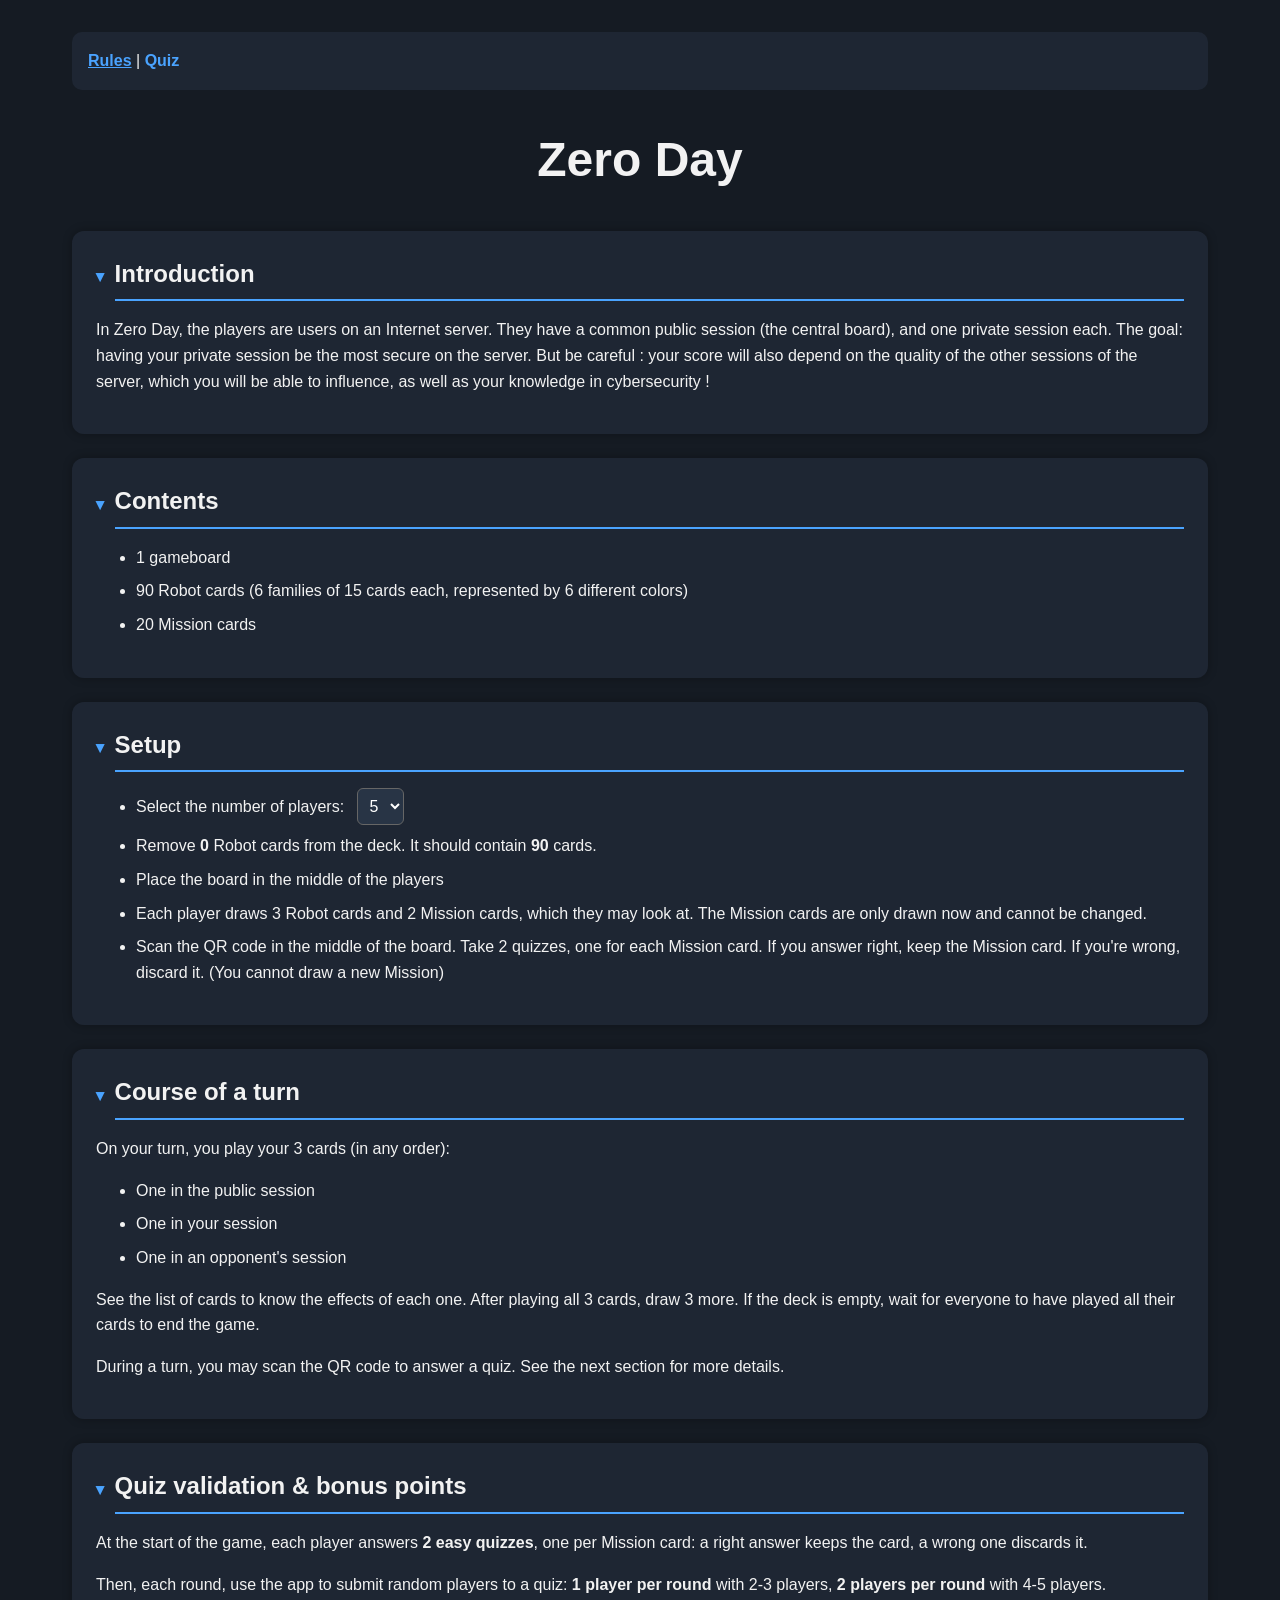
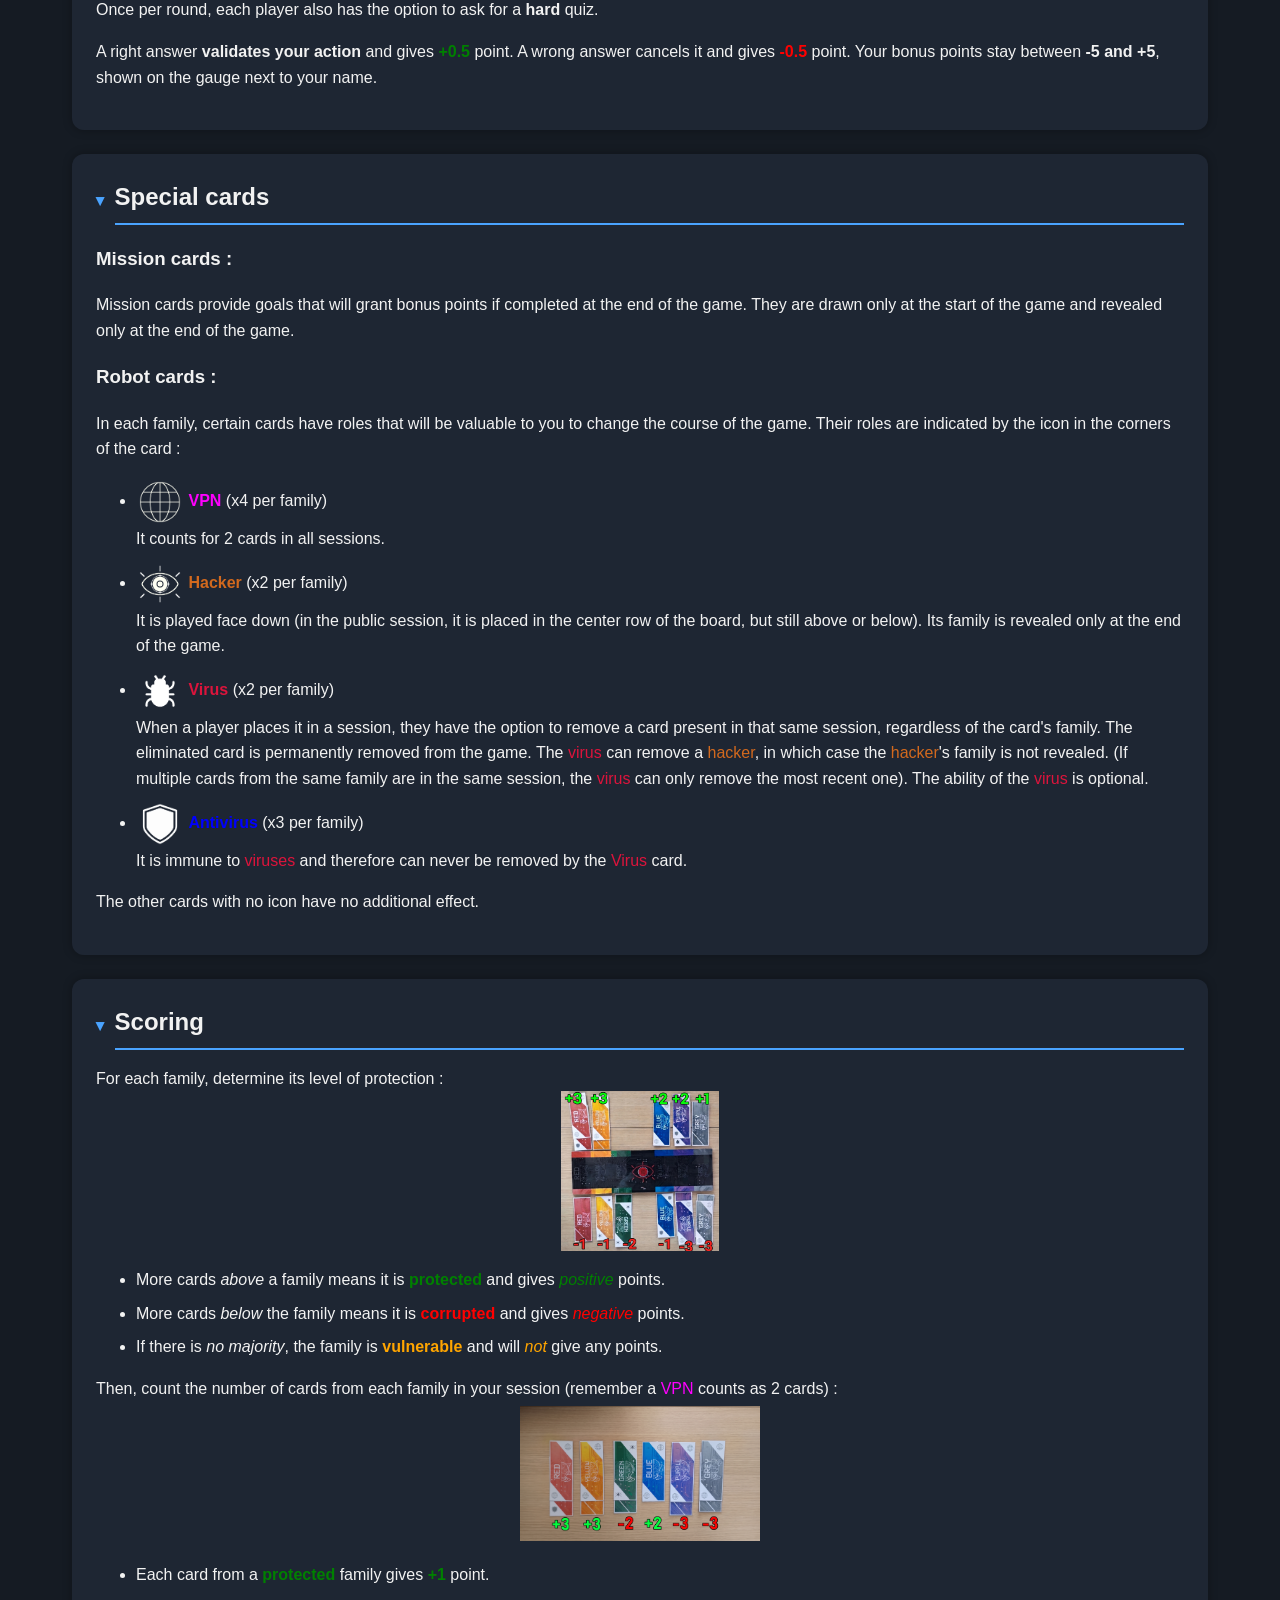
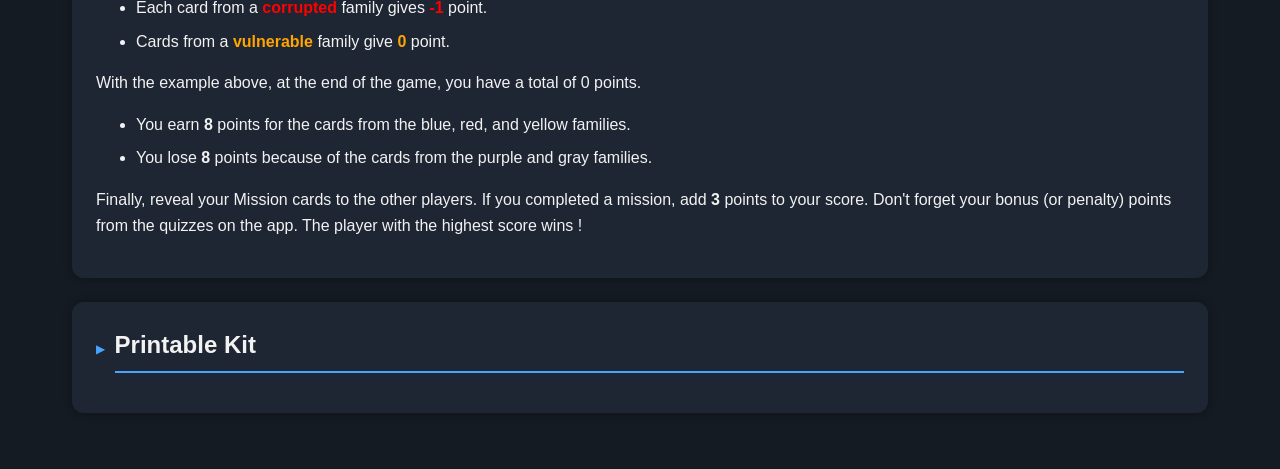
==== commit 0187306a: "added printable kit" ====
--- a/index.html
+++ b/index.html
@@ -244,11 +244,15 @@
             If you completed a mission, add <strong>3</strong> points to your score.
             Don't forget your bonus (or penalty) points from the quizzes on the app.
             The player with the highest score wins !
-
         </p>
 
     </details>
     
+    <details class="card">
+        <summary><h2>Printable Kit</h2></summary>
+        <img class="kit" src="assets/printable-kit.png">
+    </details>
+
 </body>
 
 </html>
--- a/style.css
+++ b/style.css
@@ -84,6 +84,13 @@
     display: block;
     width: 15em;
     height: 9em;
+    margin: 0 auto;
+    object-fit: contain;
+}
+.kit {
+    display: block;
+    width: 20em;
+    height: 20em;
     margin: 0 auto;
     object-fit: contain;
 }
